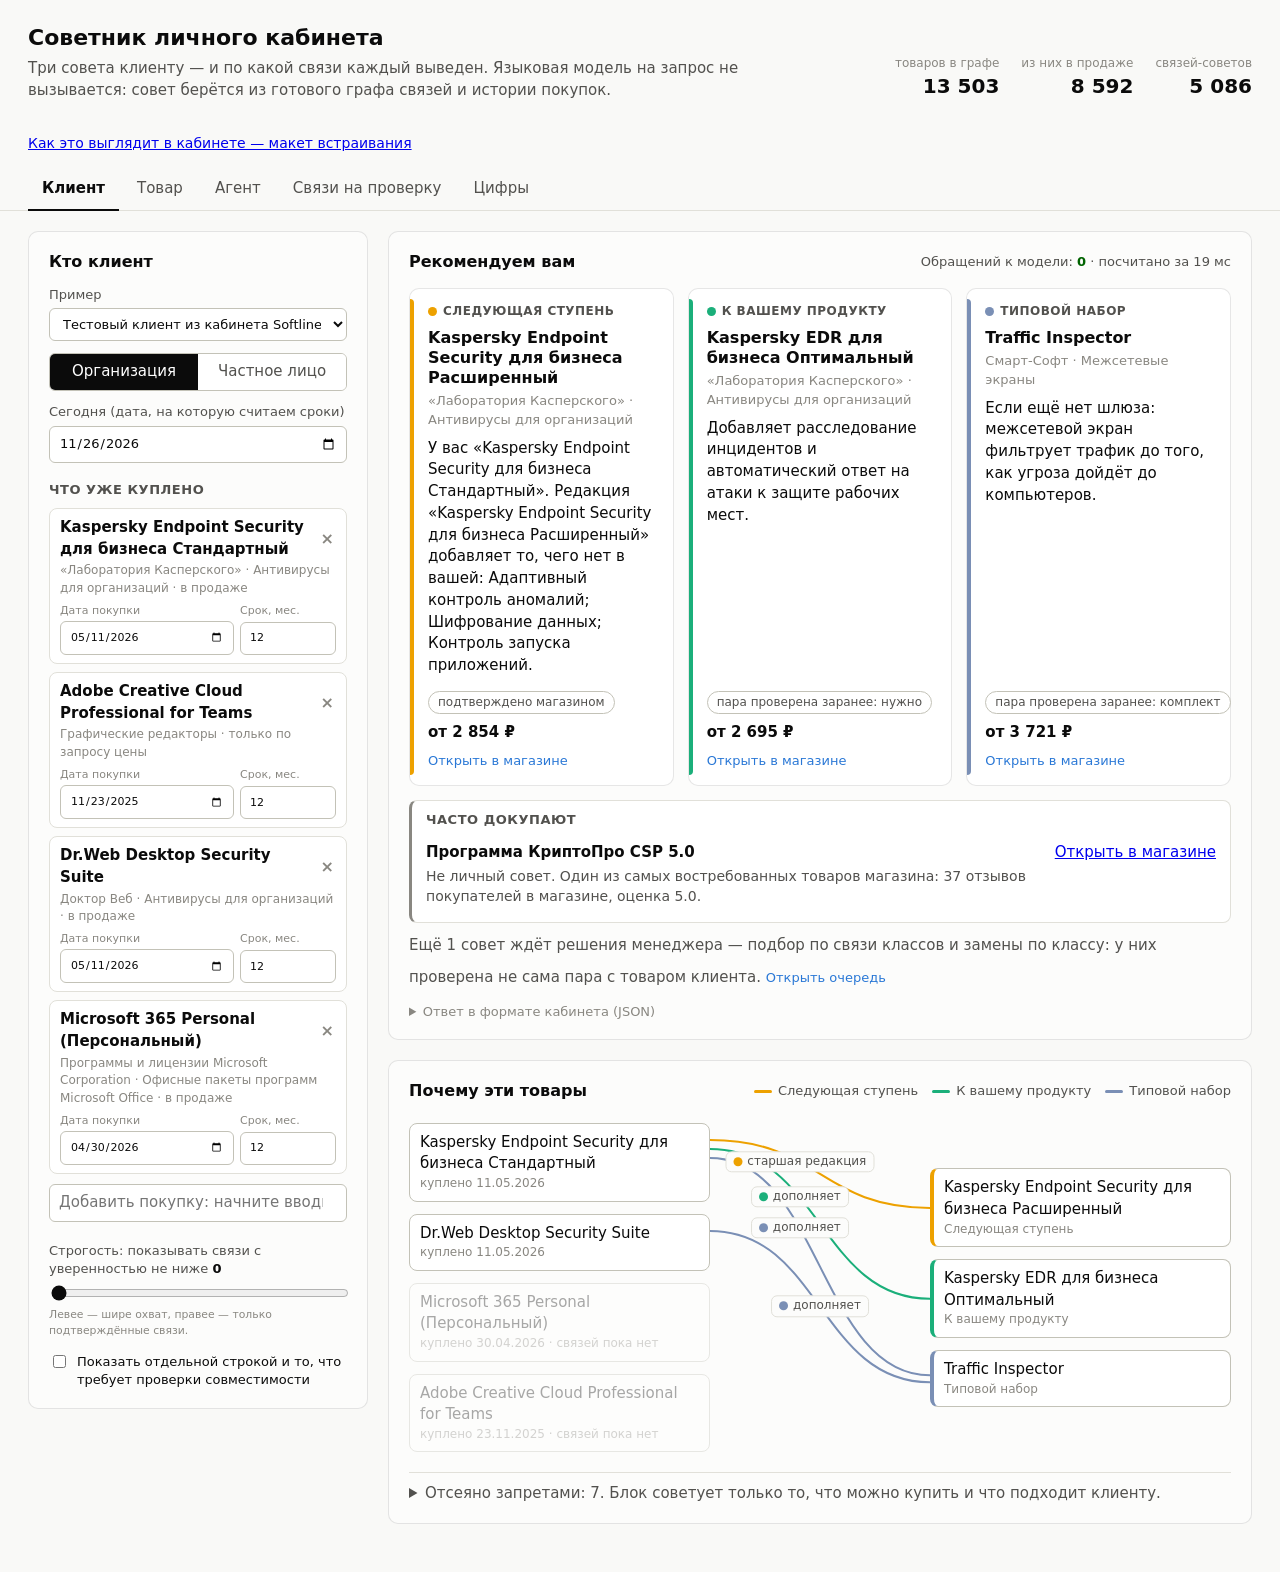
==== site/index.html @ 636dcac2 "Стенд: панель «Агент закрывает дыры», связи агента в графе, блоке и очереди менеджера - knowledge/ag" ====
<!doctype html>
<html lang="ru">
<head>
<meta charset="utf-8">
<meta name="viewport" content="width=device-width, initial-scale=1">
<title>Советник личного кабинета — три совета с объяснением</title>
<link rel="icon" href="data:,">
<link rel="stylesheet" href="style.css">
</head>
<body>
<header class="top">
  <div class="top__title">
    <h1>Советник личного кабинета</h1>
    <p>Три совета клиенту — и по какой связи каждый выведен. Языковая модель на запрос не вызывается: совет берётся из готового графа связей и истории покупок.</p>
  </div>
  <dl class="top__facts" id="facts"></dl>
  <a class="top__link" href="cabinet.html">Как это выглядит в кабинете — макет встраивания</a>
</header>

<nav class="tabs" role="tablist">
  <button class="tab is-active" data-tab="client" role="tab">Клиент</button>
  <button class="tab" data-tab="product" role="tab">Товар</button>
  <button class="tab" data-tab="agent" role="tab">Агент</button>
  <button class="tab" data-tab="links" role="tab">Связи на проверку</button>
  <button class="tab" data-tab="numbers" role="tab">Цифры</button>
</nav>

<main>
  <!-- Клиент -->
  <section class="pane is-active" id="pane-client">
    <div class="split">
      <aside class="panel">
        <!-- клиенты из данных задачи: блок виден, только если рядом лежит data/private.json -->
        <div id="data-box" hidden>
          <div class="data-only">
            <h2>Клиент из данных задачи</h2>
            <div class="row"><label class="field"><span>Набор</span><select id="d-set"></select></label></div>
            <div class="row"><label class="field"><span>Клиент</span><select id="d-client"></select></label></div>
            <div class="row row--btn"><button class="btn" id="d-prev">← Предыдущий</button><button class="btn" id="d-next">Следующий →</button></div>
            <label class="check"><input type="checkbox" id="d-hide"> <span>Спрятать историю самого товара — соседние артикулы и каталог остаются</span></label>
            <p class="hint small" id="d-note"></p>
            <button class="linkbtn" id="d-off">Собрать клиента самому — на открытых данных</button>
          </div>
          <div class="manual-only"><button class="linkbtn linkbtn--top" id="d-on">← К клиентам из данных задачи</button></div>
        </div>

        <div class="manual-only">
          <h2>Кто клиент</h2>
          <div class="row">
            <label class="field">
              <span>Пример</span>
              <select id="example"></select>
            </label>
          </div>
          <div class="row">
            <div class="seg" id="ctype" role="radiogroup" aria-label="Тип клиента">
              <button data-v="b2b" class="is-on" role="radio">Организация</button>
              <button data-v="b2c" role="radio">Частное лицо</button>
            </div>
          </div>
          <div class="row">
            <label class="field">
              <span>Сегодня (дата, на которую считаем сроки)</span>
              <input type="date" id="today">
            </label>
          </div>
        </div>

        <h3>Что уже куплено</h3>
        <ul class="owned" id="owned"></ul>

        <div class="manual-only">
          <div class="add">
            <input type="search" id="add-q" placeholder="Добавить покупку: начните вводить название" autocomplete="off">
            <ul class="suggest" id="add-list"></ul>
          </div>
          <label class="field field--range">
            <span>Строгость: показывать связи с уверенностью не ниже <b id="minconf-v">0</b></span>
            <input type="range" id="minconf" min="0" max="0.95" step="0.05" value="0">
            <small>Левее — шире охват, правее — только подтверждённые связи.</small>
          </label>
          <label class="check"><input type="checkbox" id="unverified"> <span>Показать отдельной строкой и то, что требует проверки совместимости</span></label>
        </div>
      </aside>

      <div class="main">
        <div class="panel">
          <div class="panel__head">
            <h2 id="block-title">Рекомендуем вам</h2>
            <span class="cost" id="cost"></span>
          </div>
          <div class="renew" id="renew" hidden></div>
          <div class="cards" id="cards"></div>
          <div class="renew renew--popular" id="popular" hidden></div>
          <div class="renew renew--check" id="unconfirmed" hidden></div>
          <p class="hint pending" id="pending" hidden></p>
          <div class="fact" id="fact" hidden></div>
          <details class="contract" id="contract" hidden></details>
        </div>
        <div class="panel">
          <div class="panel__head">
            <h2>Почему эти товары</h2>
            <ul class="legend" id="legend"></ul>
          </div>
          <div class="why" id="why">
            <div class="why__col" id="why-left"></div>
            <div class="why__col" id="why-right"></div>
            <svg class="why__svg" id="why-svg" aria-hidden="true"></svg>
            <div class="why__labels" id="why-labels"></div>
          </div>
          <details class="bans" id="bans"></details>
        </div>
      </div>
    </div>
  </section>

  <!-- Товар -->
  <section class="pane" id="pane-product">
    <div class="panel">
      <h2>Любой товар магазина</h2>
      <div class="add add--wide">
        <input type="search" id="prod-q" placeholder="Название товара или вендора" autocomplete="off">
        <ul class="suggest" id="prod-list"></ul>
      </div>
      <div id="prod-view" class="prod"></div>
    </div>
  </section>

  <!-- Агент -->
  <section class="pane" id="pane-agent">
    <div class="split">
      <aside class="panel">
        <div id="holes" hidden>
          <h2>Агент закрывает дыры</h2>
          <p class="hint small" id="holes-sum" style="margin-top:6px"></p>
          <ul class="runs" id="holes-list" style="margin-bottom:18px;max-height:430px;overflow:auto;padding:2px"></ul>
        </div>
        <h2>Вынь и вставь</h2>
        <p class="hint small" style="margin-top:6px">Товар прячут из каталога и дают агенту только карточку — как будто его только что завели. Код находит в каталоге похожие товары и кандидатов, модель выбирает класс и связи и при необходимости ищет сама, второй запрос проверяет связи; потом ответ сверяется со спрятанным. Для сравнения показано, сколько угадывает один код и модель без подсказок кода.</p>
        <dl class="exam" id="agent-exam"></dl>
        <div id="agent-live" hidden>
          <h3>Завести новый товар</h3>
          <label class="field"><span>Название</span><input type="search" id="a-name" placeholder="например, V-Ray for Blender"></label>
          <label class="field" style="margin-top:8px"><span>Вендор</span><input type="search" id="a-vendor" placeholder="Chaos Group"></label>
          <label class="field" style="margin-top:8px"><span>Описание из карточки</span><textarea id="a-text" rows="4" placeholder="Что делает товар, для чего нужен"></textarea></label>
          <button class="btn" id="a-run" style="margin-top:10px;width:100%">Поставить в граф</button>
          <p class="hint small" id="a-status"></p>
        </div>
        <h3>Прогоны</h3>
        <ul class="runs" id="agent-runs"></ul>
      </aside>
      <div class="main">
        <div class="panel" id="agent-view"></div>
      </div>
    </div>
  </section>

  <!-- Связи -->
  <section class="pane" id="pane-links">
    <div class="panel">
      <div class="panel__head">
        <h2>Связи на проверку</h2>
        <div class="actions">
          <button class="btn" id="accept-all">Принять все по отбору</button>
          <button class="btn" id="export-links">Выгрузить связи (CSV)</button>
        </div>
      </div>
      <p class="hint">Клиент сразу видит три вида связей: взятые из каталога, таблиц магазина и таблицы замещения; пары товаров, проверенные заранее («нужно» — личным советом, «комплект» — последней карточкой, не больше одной); и товары, проверенные для целого класса, — так совет получает оборудование. Любую из них менеджер может отклонить. Решения менеджера ждут подсказки, где проверена только связь между классами, и замены по классу. Принятое начинает работать у всех клиентов сразу.</p>
      <div class="filters">
        <label class="field"><span>Вид связи</span><select id="f-type"></select></label>
        <label class="field"><span>Источник</span><select id="f-source"></select></label>
        <label class="field"><span>Решение</span>
          <select id="f-state"><option value="">любое</option><option value="new">не рассмотрено</option><option value="ok">принято</option><option value="no">отклонено</option></select>
        </label>
        <label class="field field--grow"><span>Поиск по названию</span><input type="search" id="f-q" placeholder="например, Acrobat"></label>
      </div>
      <div class="tablewrap"><table class="links" id="links"></table></div>
      <div class="pager" id="pager"></div>
    </div>
  </section>

  <!-- Цифры -->
  <section class="pane" id="pane-numbers">
    <div class="panel" id="numbers"></div>
  </section>
</main>

<div class="tip" id="tip" hidden></div>
<script src="engine.js"></script>
<script src="app.js"></script>
</body>
</html>
---- site/style.css ----
:root {
  color-scheme: light;
  --page: #f9f9f7;
  --surface: #fcfcfb;
  --ink: #0b0b0b;
  --ink-2: #52514e;
  --muted: #898781;
  --hair: #e1e0d9;
  --axis: #c3c2b7;
  --ring: rgba(11, 11, 11, 0.10);
  --accent: #2a78d6;
  /* виды советов: набор проверен на различимость (в том числе при нарушениях цветового зрения);
     цвет никогда не единственный признак — у каждой связи есть подпись */
  --renew: #2a78d6;
  --next: #eda100;
  --missing: #1baf7a;
  --kit: #7a8fb5;
  --replace: #e87ba4;
  --popular: #898781;
  --good: #006300;
  --bad: #d03b3b;
}
* { box-sizing: border-box; }
html, body { margin: 0; }
body {
  background: var(--page); color: var(--ink);
  font: 15px/1.45 system-ui, -apple-system, "Segoe UI", sans-serif;
}
h1 { font-size: 22px; margin: 0 0 4px; }
h2 { font-size: 16px; margin: 0; }
h3 { font-size: 13px; margin: 18px 0 8px; color: var(--ink-2); font-weight: 600; text-transform: uppercase; letter-spacing: .04em; }
p { margin: 0; }
button, input, select { font: inherit; color: inherit; }

.top { display: flex; gap: 24px; justify-content: space-between; align-items: flex-end; padding: 22px 28px 14px; flex-wrap: wrap; }
.top__title p { color: var(--ink-2); max-width: 720px; }
.top__facts { display: flex; gap: 22px; margin: 0; }
.top__facts div { text-align: right; }
.top__facts dt { color: var(--muted); font-size: 12px; }
.top__facts dd { margin: 0; font-size: 20px; font-weight: 600; }

.tabs { display: flex; gap: 4px; padding: 0 28px; border-bottom: 1px solid var(--hair); }
.tab { border: 0; background: none; padding: 10px 14px; cursor: pointer; color: var(--ink-2); border-bottom: 2px solid transparent; margin-bottom: -1px; }
.tab:hover { color: var(--ink); }
.tab.is-active { color: var(--ink); border-bottom-color: var(--ink); font-weight: 600; }

main { padding: 20px 28px 48px; }
.pane { display: none; }
.pane.is-active { display: block; }
.split { display: grid; grid-template-columns: 340px minmax(0, 1fr); gap: 20px; align-items: start; }
@media (max-width: 980px) { .split { grid-template-columns: minmax(0, 1fr); } .prod table, table.links { display: block; overflow-x: auto; } }
.main { display: grid; gap: 20px; }
.panel { background: var(--surface); border: 1px solid var(--ring); border-radius: 10px; padding: 18px 20px; }
.panel__head { display: flex; justify-content: space-between; align-items: center; gap: 16px; margin-bottom: 14px; flex-wrap: wrap; }
.hint { color: var(--ink-2); margin: -6px 0 14px; max-width: 820px; }

.row { display: flex; gap: 10px; align-items: flex-end; margin-top: 12px; }
.field { display: grid; gap: 4px; font-size: 13px; color: var(--ink-2); flex: 1; }
.field--date { flex: 0 0 140px; }
.field--grow { flex: 2; }
.field--range { margin-top: 20px; }
.field small { color: var(--muted); }
.field b { color: var(--ink); font-variant-numeric: tabular-nums; }
select, input[type=search], input[type=date], input[type=number] {
  border: 1px solid var(--axis); border-radius: 6px; padding: 7px 9px; background: #fff; color: var(--ink); width: 100%; min-width: 0;
}
input[type=range] { width: 100%; accent-color: var(--ink); }
select:focus, input:focus, button:focus-visible { outline: 2px solid var(--accent); outline-offset: 1px; }

.seg { display: inline-flex; border: 1px solid var(--axis); border-radius: 6px; overflow: hidden; flex: 1; }
.seg button { flex: 1; border: 0; background: #fff; padding: 7px 10px; cursor: pointer; color: var(--ink-2); white-space: nowrap; }
.seg button.is-on { background: var(--ink); color: #fff; }

.owned { list-style: none; margin: 0; padding: 0; display: grid; gap: 8px; }
.owned li { border: 1px solid var(--hair); border-radius: 8px; padding: 8px 10px; background: #fff; }
.owned__name { font-weight: 600; display: flex; justify-content: space-between; gap: 8px; }
.owned__name button { border: 0; background: none; color: var(--muted); cursor: pointer; padding: 0 2px; font-size: 16px; line-height: 1; }
.owned__name button:hover { color: var(--bad); }
.owned__meta { color: var(--muted); font-size: 12px; margin: 2px 0 6px; }
.owned__edit { display: grid; grid-template-columns: 1fr 96px; gap: 6px; }
.owned__edit label { font-size: 11px; color: var(--muted); display: grid; gap: 2px; }
.owned__empty { color: var(--muted); border-style: dashed !important; }

.add { position: relative; margin-top: 10px; }
.add--wide { max-width: 640px; margin: 12px 0 18px; }
.suggest { list-style: none; margin: 4px 0 0; padding: 4px; position: absolute; z-index: 5; left: 0; right: 0; background: #fff;
  border: 1px solid var(--axis); border-radius: 8px; box-shadow: 0 8px 24px rgba(0,0,0,.10); max-height: 320px; overflow: auto; display: none; }
.suggest.is-open { display: block; }
.suggest li { padding: 6px 8px; border-radius: 6px; cursor: pointer; display: flex; justify-content: space-between; gap: 10px; }
.suggest li:hover, .suggest li.is-cur { background: #f0efec; }
.suggest small { color: var(--muted); white-space: nowrap; }

.cost { color: var(--ink-2); font-size: 13px; }
.cost b { color: var(--good); }
.cards { display: grid; grid-template-columns: repeat(3, minmax(0, 1fr)); gap: 14px; }
@media (max-width: 1180px) { .cards { grid-template-columns: 1fr; } }
.card { border: 1px solid var(--ring); border-radius: 10px; padding: 14px 16px 14px 18px; background: #fff; position: relative; display: flex; flex-direction: column; gap: 8px; }
.card::before { content: ""; position: absolute; left: 0; top: 10px; bottom: 10px; width: 4px; border-radius: 0 4px 4px 0; background: var(--slot); }
.card.is-hot { box-shadow: 0 0 0 2px var(--ink); }
.card__slot { font-size: 12px; font-weight: 600; letter-spacing: .04em; text-transform: uppercase; color: var(--ink-2); display: flex; align-items: center; gap: 6px; }
.dot { width: 9px; height: 9px; border-radius: 50%; background: var(--slot); flex: none; }
.card__name { font-size: 16px; font-weight: 650; line-height: 1.25; }
.card__vendor { color: var(--muted); font-size: 13px; margin-top: -4px; }
.card__why { color: var(--ink); }
.card__also { border-left: 2px solid var(--hair); padding-left: 10px; color: var(--ink-2); font-size: 14px; }
.card__also b { color: var(--ink); font-weight: 600; }
.card__promo { background: #f0efec; border-radius: 6px; padding: 6px 8px; font-size: 13px; color: var(--ink-2); }
.card__foot { margin-top: auto; display: flex; flex-wrap: wrap; gap: 8px; align-items: center; justify-content: space-between; padding-top: 6px; }
.chip { border: 1px solid var(--axis); border-radius: 999px; padding: 2px 9px; font-size: 12px; color: var(--ink-2); white-space: nowrap; }
.card__price { font-weight: 600; font-variant-numeric: tabular-nums; }
.card a { color: var(--accent); text-decoration: none; font-size: 13px; }
.card a:hover { text-decoration: underline; }
.empty { color: var(--ink-2); padding: 18px; border: 1px dashed var(--axis); border-radius: 10px; grid-column: 1 / -1; }

.legend { list-style: none; display: flex; gap: 14px; margin: 0; padding: 0; flex-wrap: wrap; font-size: 13px; color: var(--ink-2); }
.legend li { display: flex; align-items: center; gap: 6px; }
.legend i { width: 18px; height: 0; border-top: 3px solid var(--slot); border-radius: 2px; }

.why { position: relative; display: grid; grid-template-columns: minmax(0, 1fr) minmax(0, 1fr); gap: 220px; padding: 6px 0; min-height: 80px; }
@media (max-width: 900px) { .why { gap: 120px; } }
.why__col { display: grid; gap: 12px; align-content: center; position: relative; z-index: 2; }
.why__node { border: 1px solid var(--axis); border-radius: 8px; padding: 8px 10px; background: #fff; cursor: default; }
.why__node small { display: block; color: var(--muted); font-size: 12px; }
.why__node--rec { border-left: 4px solid var(--slot); }
.why__node.is-dim { opacity: .35; }
.why__svg { position: absolute; inset: 0; width: 100%; height: 100%; z-index: 1; pointer-events: none; overflow: visible; }
.why__svg path { fill: none; stroke: var(--slot); stroke-width: 2; stroke-linecap: round; pointer-events: stroke; cursor: help; }
.why__svg path.is-dim { opacity: .15; }
.why__svg path.hit { stroke: transparent; stroke-width: 16; }
.why__labels { position: absolute; inset: 0; z-index: 3; pointer-events: none; }
.why__label { position: absolute; transform: translate(-50%, -50%); background: var(--surface); border: 1px solid var(--hair); border-radius: 6px; padding: 1px 7px;
  font-size: 12px; color: var(--ink-2); white-space: nowrap; pointer-events: auto; cursor: help; display: flex; gap: 5px; align-items: center; }
.why__label.is-dim { opacity: .2; }
.why__none { color: var(--muted); grid-column: 1 / -1; }

.bans { margin-top: 14px; border-top: 1px solid var(--hair); padding-top: 10px; color: var(--ink-2); }
.bans summary { cursor: pointer; }
.bans ul { margin: 8px 0 0; padding-left: 18px; }
.bans li { margin: 2px 0; }

.tip { position: fixed; z-index: 50; max-width: 380px; background: #1a1a19; color: #f0efec; border-radius: 8px; padding: 9px 11px; font-size: 13px; line-height: 1.4; pointer-events: none; box-shadow: 0 8px 24px rgba(0,0,0,.25); }
.tip b { display: block; margin-bottom: 3px; }
.tip span { color: #c3c2b7; display: block; }

.prod h3 { margin-top: 22px; }
.prod__head { display: flex; gap: 12px; align-items: baseline; flex-wrap: wrap; }
.prod__head strong { font-size: 18px; }
.state { font-size: 12px; border-radius: 999px; padding: 2px 9px; border: 1px solid var(--axis); color: var(--ink-2); }
.state--ok { border-color: var(--good); color: var(--good); }
.state--no { border-color: var(--bad); color: var(--bad); }
.prod table, .links { width: 100%; border-collapse: collapse; font-size: 14px; }
.prod th, .prod td, .links th, .links td { text-align: left; padding: 7px 10px; border-bottom: 1px solid var(--hair); vertical-align: top; }
.prod th, .links th { color: var(--muted); font-weight: 500; font-size: 12px; white-space: nowrap; position: sticky; top: 0; background: var(--surface); }
td.num, th.num { text-align: right; font-variant-numeric: tabular-nums; white-space: nowrap; }
td.ev { color: var(--ink-2); font-size: 13px; max-width: 420px; }
.typ { display: inline-flex; align-items: center; gap: 6px; white-space: nowrap; }

.filters { display: flex; gap: 12px; flex-wrap: wrap; margin-bottom: 12px; }
.filters .field { flex: 1 1 160px; }
.tablewrap { overflow: auto; max-height: 62vh; border: 1px solid var(--hair); border-radius: 8px; }
.btn { border: 1px solid var(--axis); background: #fff; border-radius: 6px; padding: 6px 12px; cursor: pointer; }
.btn:hover { border-color: var(--ink); }
.vote { display: inline-flex; gap: 4px; }
.vote button { border: 1px solid var(--axis); background: #fff; border-radius: 6px; padding: 3px 8px; cursor: pointer; font-size: 13px; color: var(--ink-2); }
.vote button.is-ok { background: var(--good); border-color: var(--good); color: #fff; }
.vote button.is-no { background: var(--bad); border-color: var(--bad); color: #fff; }
tr.is-no td { color: var(--muted); text-decoration: line-through; text-decoration-color: var(--axis); }
tr.is-no td:last-child { text-decoration: none; }
.pager { display: flex; gap: 10px; align-items: center; justify-content: space-between; margin-top: 10px; color: var(--ink-2); font-size: 13px; }

.tiles { display: grid; grid-template-columns: repeat(auto-fit, minmax(190px, 1fr)); gap: 14px; margin: 14px 0 22px; }
.tile { border: 1px solid var(--ring); border-radius: 10px; padding: 14px 16px; background: #fff; }
.tile dt { color: var(--ink-2); font-size: 13px; }
.tile dd { margin: 4px 0 0; font-size: 28px; font-weight: 650; }
.tile small { color: var(--muted); display: block; font-size: 12px; margin-top: 2px; }
.note { border-left: 3px solid var(--axis); padding: 8px 12px; color: var(--ink-2); background: #fff; border-radius: 0 6px 6px 0; margin: 12px 0; max-width: 860px; }

/* ---- клиенты из данных задачи ---- */
#pane-client.is-data .manual-only { display: none; }
#pane-client:not(.is-data) .data-only { display: none; }
.row--btn .btn { flex: 1; }
.check { display: flex; gap: 8px; align-items: flex-start; font-size: 13px; margin-top: 14px; color: var(--ink); cursor: pointer; }
.check input { margin-top: 2px; accent-color: var(--ink); }
.small { font-size: 12px; margin: 10px 0 0; }
.linkbtn { border: 0; background: none; color: var(--accent); cursor: pointer; padding: 0; margin-top: 12px; font-size: 13px; text-align: left; }
.linkbtn:hover { text-decoration: underline; }
.linkbtn--top { margin: 0 0 14px; }
.card__fact { font-size: 13px; color: var(--muted); margin: 0; }
.card__fact--yes { color: var(--good); font-weight: 600; }
.fact { margin-top: 14px; padding-top: 12px; border-top: 1px solid var(--hair); color: var(--ink-2); line-height: 1.9; }
.fact b { color: var(--ink); font-weight: 600; margin-right: 4px; }
.bought { display: inline-block; border: 1px solid var(--axis); border-radius: 6px; padding: 0 8px; margin: 0 4px 4px 0; font-size: 13px; line-height: 1.7; }
.bought--yes { border-color: var(--good); color: var(--good); font-weight: 600; }

/* ---- графики на вкладке «Цифры»: серое — базовые способы, синее — наша модель ---- */
.charts { display: grid; grid-template-columns: repeat(auto-fit, minmax(380px, 1fr)); gap: 24px; margin: 8px 0 6px; }
figure { margin: 0; }
figcaption { font-size: 13px; color: var(--ink-2); margin-bottom: 10px; font-weight: 600; }
.bars { display: grid; gap: 9px; }
.bars__row { display: grid; grid-template-columns: minmax(150px, 250px) 1fr 60px; gap: 10px; align-items: center; cursor: default; }
.bars__name { font-size: 13px; color: var(--ink); line-height: 1.25; }
.bars__track { position: relative; height: 16px; border-left: 1px solid var(--axis); }
.bars__bar { position: absolute; left: 0; top: 2px; bottom: 2px; background: var(--muted); border-radius: 0 4px 4px 0; }
.bars__bar--ours { background: var(--accent); }
.bars__ci { position: absolute; top: 50%; height: 2px; margin-top: -1px; background: var(--ink); }
.bars__ci::before, .bars__ci::after { content: ""; position: absolute; top: -4px; width: 2px; height: 10px; background: var(--ink); }
.bars__ci::before { left: 0; }
.bars__ci::after { right: 0; }
.bars__val { font-variant-numeric: tabular-nums; font-size: 13px; text-align: right; color: var(--ink); }
.bars__row:hover .bars__bar { filter: brightness(0.92); }

/* ---- вкладка «Агент» ---- */
.exam { margin: 14px 0 0; display: grid; gap: 8px; }
.exam div { display: flex; justify-content: space-between; gap: 10px; font-size: 13px; color: var(--ink-2); border-bottom: 1px dotted var(--hair); padding-bottom: 4px; }
.exam dd { margin: 0; color: var(--ink); font-weight: 600; font-variant-numeric: tabular-nums; white-space: nowrap; }
.runs { list-style: none; margin: 0; padding: 0; display: grid; gap: 6px; }
.runs li { border: 1px solid var(--hair); border-radius: 8px; padding: 7px 10px; cursor: pointer; background: #fff; font-size: 14px; }
.runs li:hover { border-color: var(--axis); }
.runs li.is-cur { border-color: var(--ink); box-shadow: 0 0 0 1px var(--ink); }
.runs small { display: block; color: var(--muted); font-size: 12px; margin-top: 2px; }
.mark { font-weight: 600; }
.mark--yes { color: var(--good); }
.mark--no { color: var(--muted); }
.agent h3 { margin-top: 20px; }
.agent__card { background: #f0efec; border-radius: 8px; padding: 10px 12px; color: var(--ink-2); font-size: 14px; }
.agent__card b { color: var(--ink); }
.steps { list-style: none; margin: 0; padding: 0; display: grid; gap: 8px; }
.steps li { border-left: 3px solid var(--axis); padding: 2px 0 2px 12px; }
.steps .ask { font-size: 12px; color: var(--muted); text-transform: uppercase; letter-spacing: .04em; }
.steps code { background: #f0efec; border-radius: 4px; padding: 1px 5px; font-size: 13px; }
.steps .found { color: var(--ink-2); font-size: 13px; margin-top: 2px; }
.pair { display: grid; grid-template-columns: 1fr 1fr; gap: 14px; }
@media (max-width: 900px) { .pair { grid-template-columns: 1fr; } }
.pair > div { border: 1px solid var(--ring); border-radius: 8px; padding: 10px 12px; background: #fff; }
.pair h4 { margin: 0 0 6px; font-size: 12px; color: var(--muted); text-transform: uppercase; letter-spacing: .04em; font-weight: 600; }
.pair p { margin: 3px 0; }
.kept li, .cut li { margin: 5px 0; }
.kept, .cut { margin: 0; padding-left: 18px; }
.cut { color: var(--ink-2); }
.cut li::marker { color: var(--bad); }

textarea { font: inherit; color: var(--ink); border: 1px solid var(--axis); border-radius: 6px; padding: 7px 9px; background: #fff; width: 100%; resize: vertical; }
.btn[disabled] { opacity: .5; cursor: default; }

/* узкий экран (телефон): вкладки листаются, графики и таблицы не раздвигают страницу */
@media (max-width: 640px) {
  .top { padding: 16px 14px 10px; gap: 12px; }
  .top__facts { gap: 14px; }
  .top__facts div { text-align: left; }
  .tabs { padding: 0 8px; overflow-x: auto; }
  .tab { flex: none; white-space: nowrap; padding: 10px; }
  main { padding: 14px 12px 36px; }
  .charts { grid-template-columns: 1fr; }
  .bars__row { grid-template-columns: minmax(90px, 40%) 1fr 54px; }
  .why { gap: 48px; }
  .prod table, table.links { display: block; overflow-x: auto; }
  .pager { flex-wrap: wrap; gap: 8px; }
  .chip { white-space: normal; }
}

.card__more summary { cursor: pointer; color: var(--muted); font-size: 12px; }
.card__more .card__also { margin-top: 4px; }

/* строка «Пора продлить» над советами, очередь на проверку, ответ в формате кабинета */
.renew--popular { border-left-color: var(--popular) !important; margin-top: 14px; margin-bottom: 0 !important; }
.renew--check { border-style: dashed !important; border-left-color: var(--muted) !important; margin-top: 14px; margin-bottom: 0 !important; }
.renew { border: 1px solid var(--hair); border-left: 3px solid var(--renew); border-radius: 8px; padding: 10px 14px; margin-bottom: 14px; background: #fff; }
.renew h3 { margin: 0 0 6px; }
.renew__row { display: flex; gap: 14px; justify-content: space-between; align-items: flex-start; padding: 6px 0; border-top: 1px dotted var(--hair); }
.renew__row:first-of-type { border-top: 0; }
.renew__row p { color: var(--ink-2); font-size: 14px; margin-top: 2px; }
.renew__row a { white-space: nowrap; }
.pending { margin-top: 12px; }
.contract { margin-top: 12px; }
.contract summary { cursor: pointer; color: var(--muted); font-size: 13px; }
.contract pre { margin: 8px 0 0; padding: 10px 12px; background: #f6f5f1; border-radius: 6px; font-size: 12px; overflow-x: auto; white-space: pre-wrap; word-break: break-word; }
.status { font-size: 12px; color: var(--muted); white-space: nowrap; }
.status--wait { color: #9a6700; }
@media (max-width: 640px) { .renew__row { flex-direction: column; gap: 4px; } }
.top__link { display: inline-block; margin-top: 8px; font-size: 14px; }
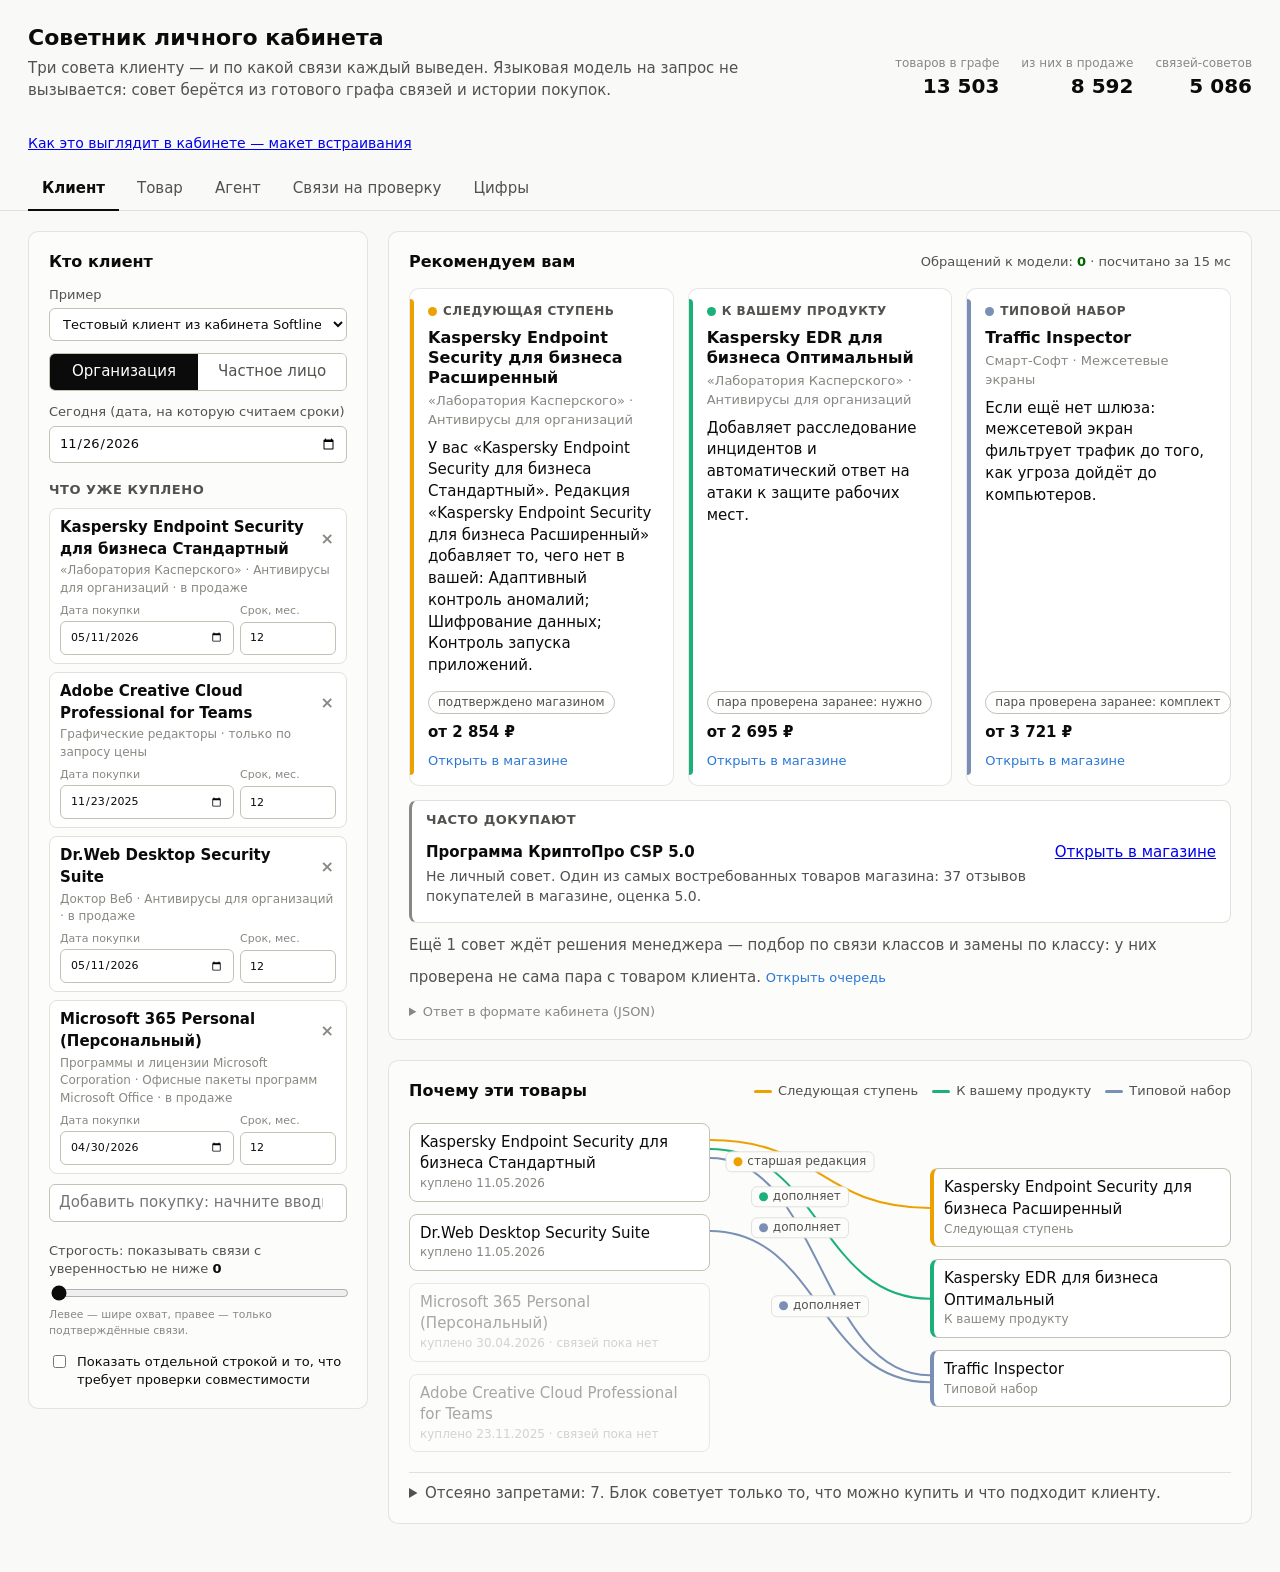
==== commit e11254db: "Связи агента в таблице блока под ключами линеек; тест «спрятали — вернул» на стенде - Ошибка стыковк" ====
--- a/site/index.html
+++ b/site/index.html
@@ -150,6 +150,7 @@
         <ul class="runs" id="agent-runs"></ul>
       </aside>
       <div class="main">
+        <div class="panel" id="restore" hidden style="margin-bottom:14px"></div>
         <div class="panel" id="agent-view"></div>
       </div>
     </div>
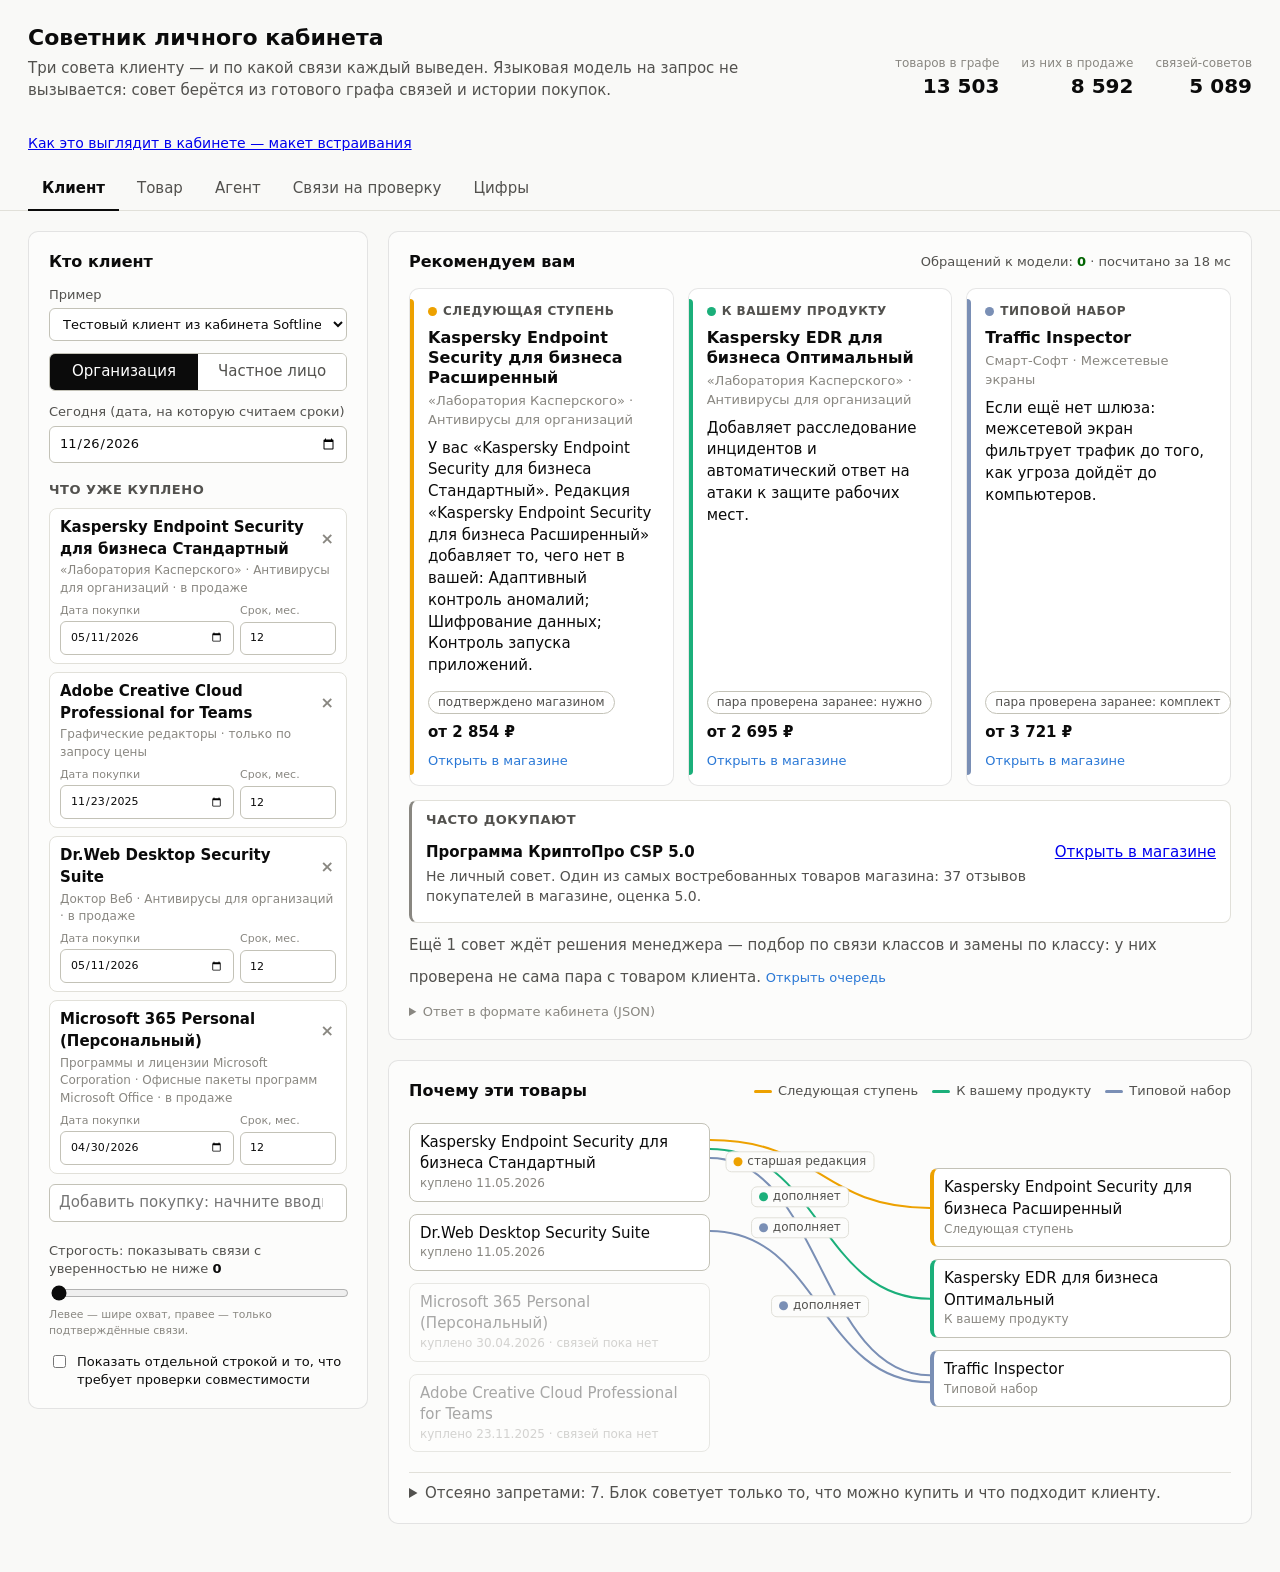
==== commit 1c91b43b: "Сценарий видео на DeepSeek: живой запуск агента проверен, «модуль для X» советуется владельцам X - А" ====
--- a/site/index.html
+++ b/site/index.html
@@ -130,11 +130,6 @@
   <section class="pane" id="pane-agent">
     <div class="split">
       <aside class="panel">
-        <div id="holes" hidden>
-          <h2>Агент закрывает дыры</h2>
-          <p class="hint small" id="holes-sum" style="margin-top:6px"></p>
-          <ul class="runs" id="holes-list" style="margin-bottom:18px;max-height:430px;overflow:auto;padding:2px"></ul>
-        </div>
         <h2>Вынь и вставь</h2>
         <p class="hint small" style="margin-top:6px">Товар прячут из каталога и дают агенту только карточку — как будто его только что завели. Код находит в каталоге похожие товары и кандидатов, модель выбирает класс и связи и при необходимости ищет сама, второй запрос проверяет связи; потом ответ сверяется со спрятанным. Для сравнения показано, сколько угадывает один код и модель без подсказок кода.</p>
         <dl class="exam" id="agent-exam"></dl>
@@ -148,6 +143,11 @@
         </div>
         <h3>Прогоны</h3>
         <ul class="runs" id="agent-runs"></ul>
+        <div id="holes" hidden style="margin-top:22px">
+          <h2>Агент закрывает дыры</h2>
+          <p class="hint small" id="holes-sum" style="margin-top:6px"></p>
+          <ul class="runs" id="holes-list" style="margin-bottom:18px;max-height:430px;overflow:auto;padding:2px"></ul>
+        </div>
       </aside>
       <div class="main">
         <div class="panel" id="restore" hidden style="margin-bottom:14px"></div>
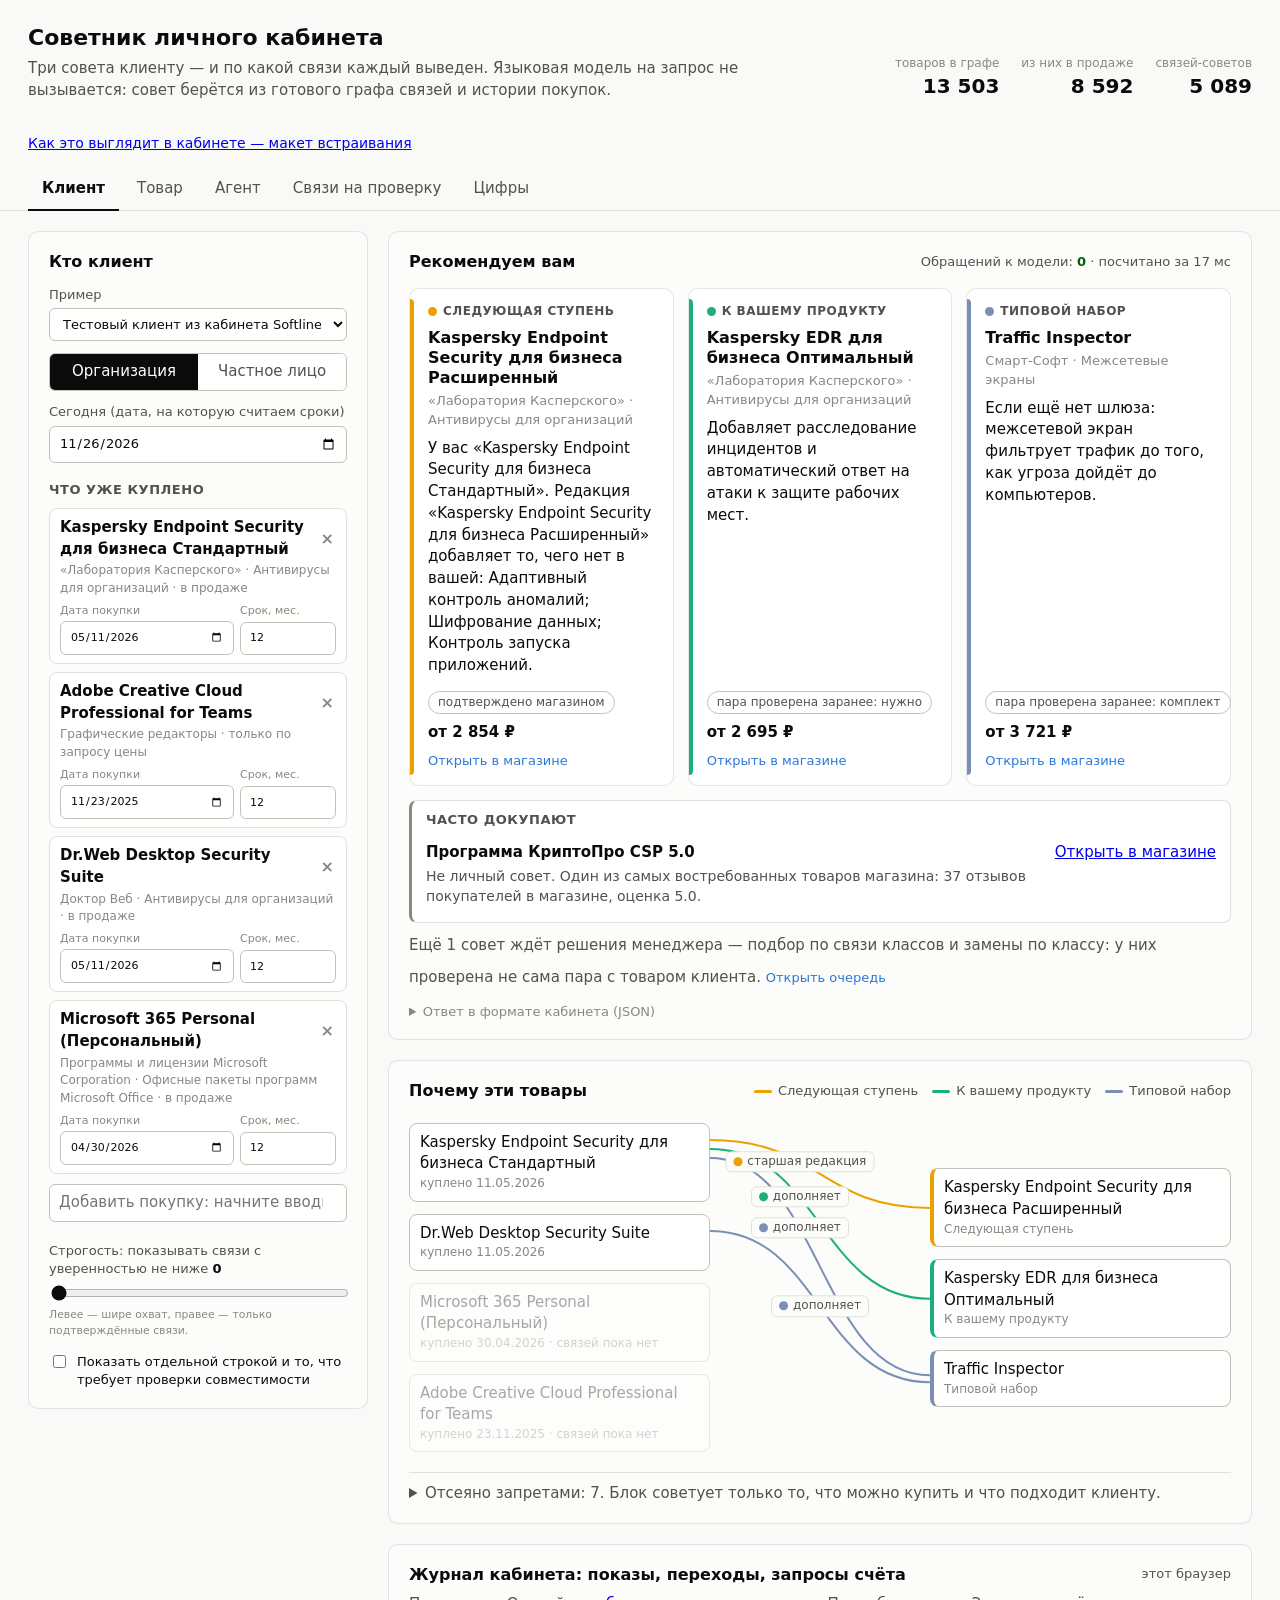
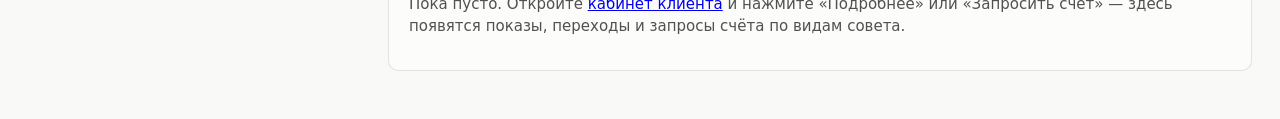
==== commit 758013fb: "Журнал кабинета: показы, переходы и «Запросить счёт» — кликабельность и конверсия по видам совета Ст" ====
--- a/site/index.html
+++ b/site/index.html
@@ -110,6 +110,13 @@
           </div>
           <details class="bans" id="bans"></details>
         </div>
+        <div class="panel" id="journal-panel">
+          <div class="panel__head">
+            <h2>Журнал кабинета: показы, переходы, запросы счёта</h2>
+            <span class="cost" id="journal-where"></span>
+          </div>
+          <div id="journal"></div>
+        </div>
       </div>
     </div>
   </section>
@@ -188,6 +195,7 @@
 
 <div class="tip" id="tip" hidden></div>
 <script src="engine.js"></script>
+<script src="track.js"></script>
 <script src="app.js"></script>
 </body>
 </html>
--- a/site/style.css
+++ b/site/style.css
@@ -278,3 +278,8 @@
 .status--wait { color: #9a6700; }
 @media (max-width: 640px) { .renew__row { flex-direction: column; gap: 4px; } }
 .top__link { display: inline-block; margin-top: 8px; font-size: 14px; }
+
+/* журнал кабинета */
+.journal { width: 100%; border-collapse: collapse; font-size: 13px; margin-top: 4px; }
+.journal th, .journal td { text-align: left; padding: 5px 8px; border-bottom: 1px solid var(--line, #e3e6ea); vertical-align: top; }
+.journal tr:last-child td { font-weight: 600; border-bottom: 0; }
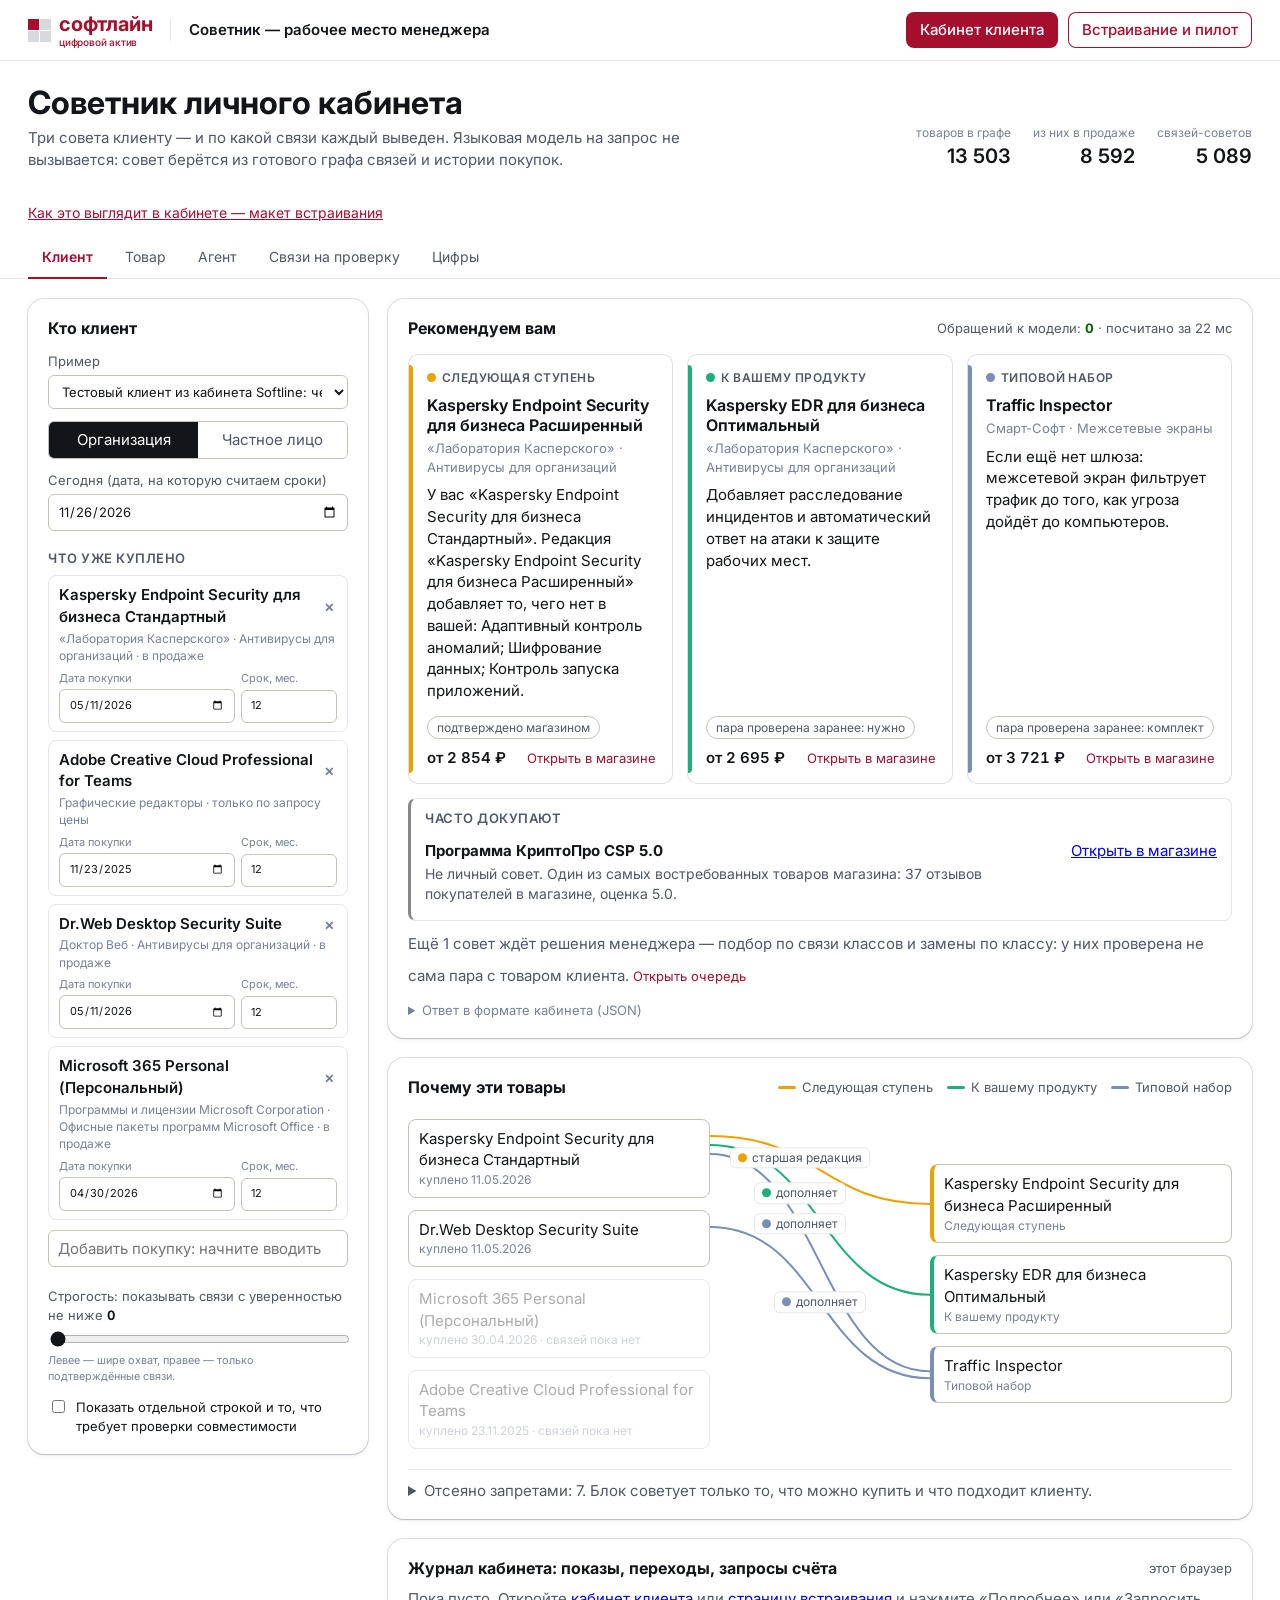
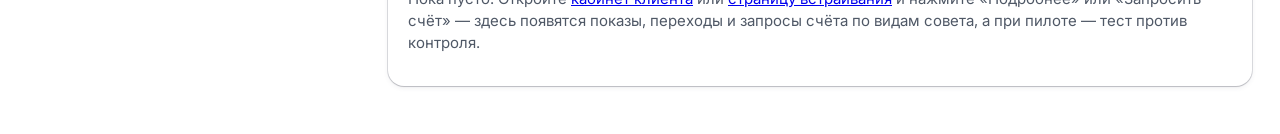
==== commit d4b4d876: "Кабинет и стенд в дизайне Softline: макет повторяет устройство и вид lk.softline.ru - cabinet.html: " ====
--- a/site/index.html
+++ b/site/index.html
@@ -5,9 +5,17 @@
 <meta name="viewport" content="width=device-width, initial-scale=1">
 <title>Советник личного кабинета — три совета с объяснением</title>
 <link rel="icon" href="data:,">
+<link rel="preconnect" href="https://fonts.googleapis.com">
+<link rel="preconnect" href="https://fonts.gstatic.com" crossorigin>
+<link href="https://fonts.googleapis.com/css2?family=Inter:wght@400;500;600;700&display=swap" rel="stylesheet">
 <link rel="stylesheet" href="style.css">
 </head>
 <body>
+<div class="sl-bar">
+  <span class="sl-logo"><span class="logo__mark"><i></i><i></i><i></i><i></i></span><span class="logo__text">софтлайн<small>цифровой актив</small></span></span>
+  <span class="sl-bar__title">Советник — рабочее место менеджера</span>
+  <span class="sl-bar__links"><a href="cabinet.html">Кабинет клиента</a><a href="embed.html">Встраивание и пилот</a></span>
+</div>
 <header class="top">
   <div class="top__title">
     <h1>Советник личного кабинета</h1>
--- a/site/style.css
+++ b/site/style.css
@@ -283,3 +283,29 @@
 .journal { width: 100%; border-collapse: collapse; font-size: 13px; margin-top: 4px; }
 .journal th, .journal td { text-align: left; padding: 5px 8px; border-bottom: 1px solid var(--line, #e3e6ea); vertical-align: top; }
 .journal tr:last-child td { font-weight: 600; border-bottom: 0; }
+
+/* ---- вид Softline, как в личном кабинете lk.softline.ru: шрифт Inter, бордовый акцент, панели с тонкой тенью */
+:root {
+  --accent: #a50f2d; --page: #ffffff; --surface: #ffffff; --ink: #121519; --ink-2: #4f5866; --muted: #768297; --hair: #e4e7ec;
+  --ring: rgba(60, 66, 87, 0.16); --sl-gray: #f2f3f5;
+  --sl-shadow: 0 1px 1px rgba(0, 0, 0, .12), 0 0 0 1px rgba(60, 66, 87, .16), 0 2px 5px rgba(60, 66, 87, .08);
+}
+body { font-family: Inter, Arial, Tahoma, Helvetica, sans-serif; background: #fff; }
+.sl-bar { display: flex; align-items: center; gap: 18px; padding: 12px 28px; border-bottom: 1px solid var(--hair); flex-wrap: wrap; }
+.sl-logo { display: flex; align-items: center; gap: 8px; color: var(--accent); }
+.logo__mark { display: grid; grid-template-columns: 11px 11px; gap: 1px; }
+.logo__mark i { width: 11px; height: 11px; background: #d6d9de; }
+.logo__mark i:first-child { background: var(--accent); }
+.logo__text { font-weight: 700; font-size: 20px; line-height: 1; letter-spacing: -.01em; }
+.logo__text small { display: block; font-size: 10px; font-weight: 500; margin-top: 3px; }
+.sl-bar__title { font-weight: 600; font-size: 15px; padding-left: 18px; border-left: 1px solid var(--hair); }
+.sl-bar__links { margin-left: auto; display: flex; gap: 10px; }
+.sl-bar__links a { display: inline-flex; align-items: center; height: 36px; padding: 0 14px; border-radius: 8px; background: var(--accent); color: #fff; text-decoration: none; font-weight: 500; }
+.sl-bar__links a + a { background: #fff; color: var(--accent); box-shadow: inset 0 0 0 1px var(--accent); }
+h1 { font-size: 32px; line-height: 40px; font-weight: 700; }
+.tab { font-size: 14px; }
+.tab.is-active { color: var(--accent); border-bottom-color: var(--accent); }
+.panel { border: 0; border-radius: 16px; box-shadow: var(--sl-shadow); }
+.btn { border-radius: 8px; border-color: #c9ced6; font-weight: 500; }
+.btn:hover { border-color: var(--accent); color: var(--accent); }
+.top__link { color: var(--accent); }
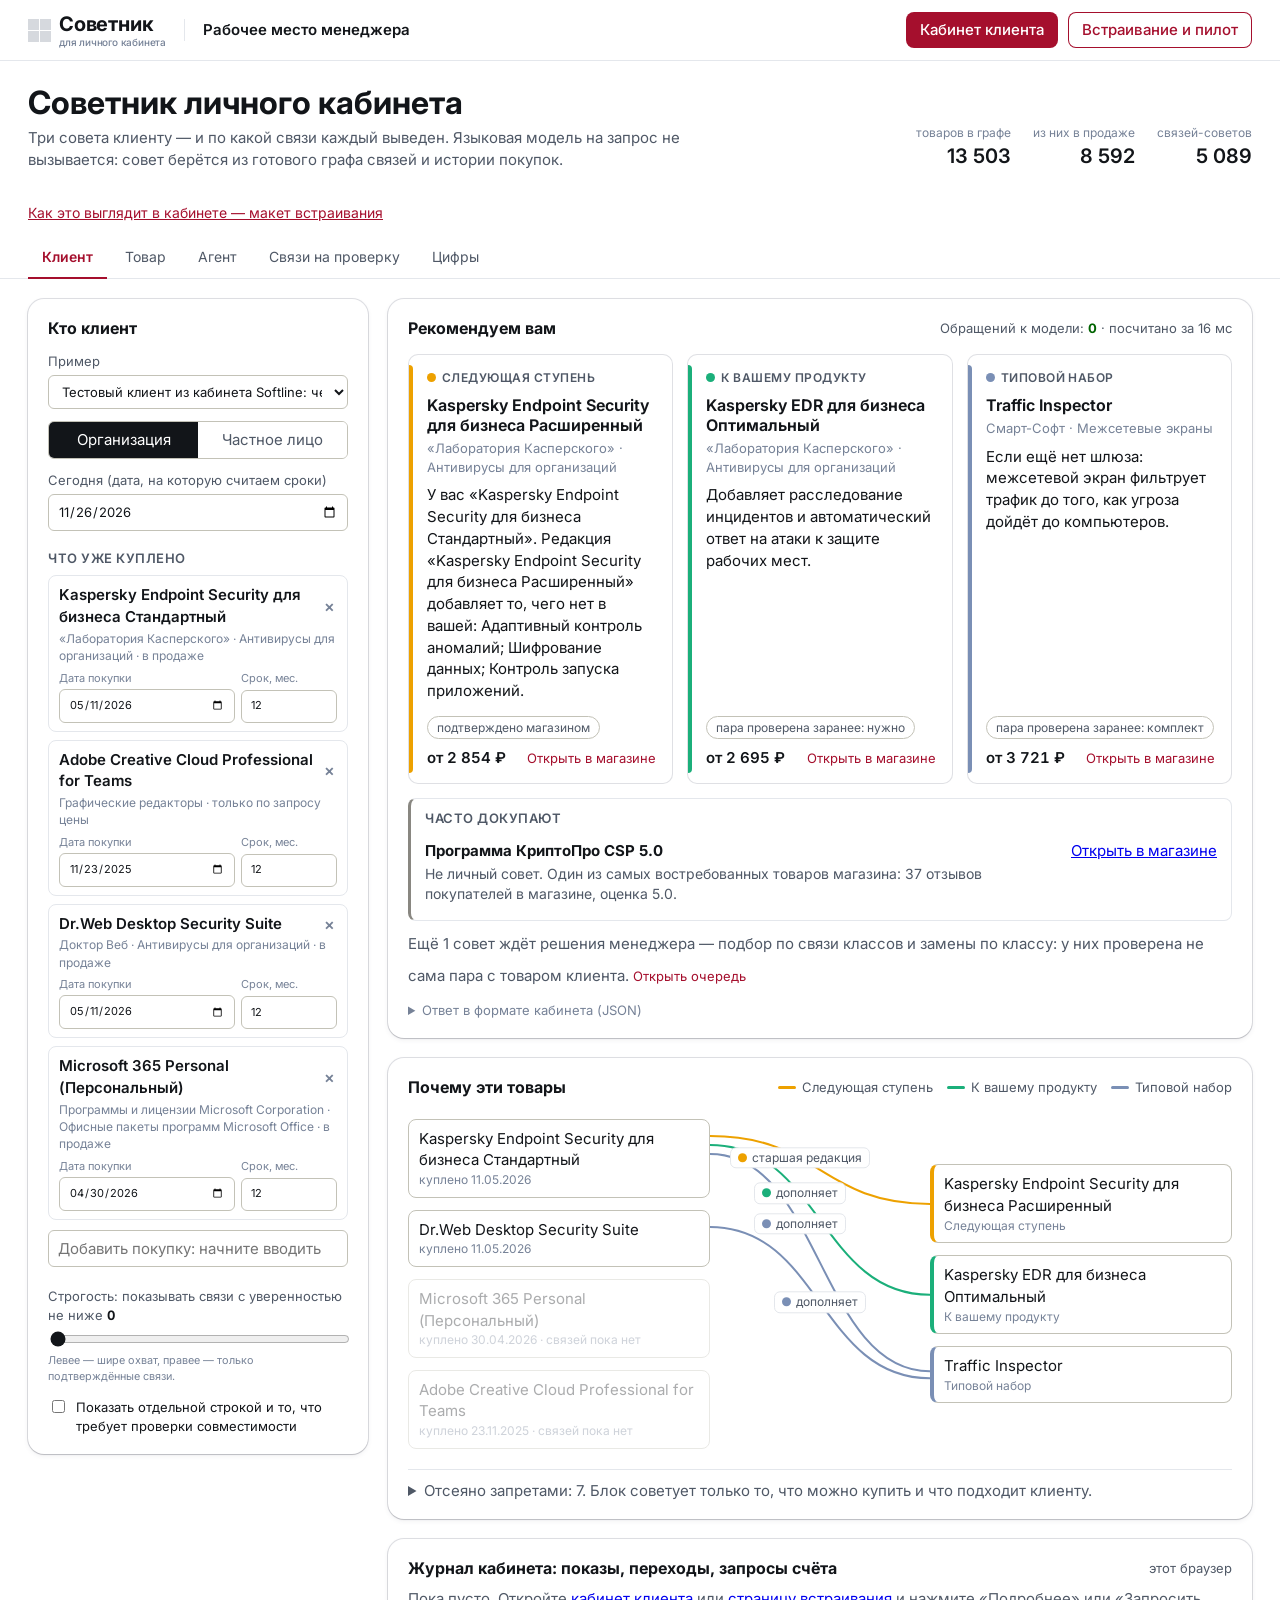
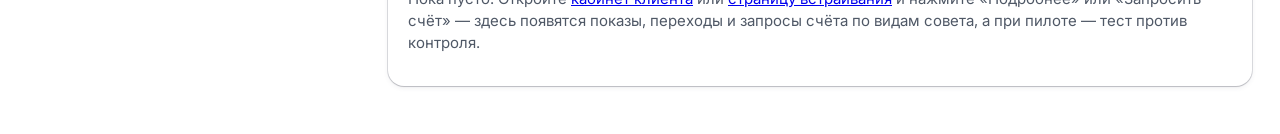
==== commit 1ba96940: "Макет кабинета: метка «макет» всегда, режим записи без тёмной полосы, симуляция в меню - Знак кабине" ====
--- a/site/index.html
+++ b/site/index.html
@@ -12,8 +12,8 @@
 </head>
 <body>
 <div class="sl-bar">
-  <span class="sl-logo"><span class="logo__mark"><i></i><i></i><i></i><i></i></span><span class="logo__text">софтлайн<small>цифровой актив</small></span></span>
-  <span class="sl-bar__title">Советник — рабочее место менеджера</span>
+  <span class="sl-logo"><span class="logo__mark"><i></i><i></i><i></i><i></i></span><span class="logo__text">Советник<small>для личного кабинета</small></span></span>
+  <span class="sl-bar__title">Рабочее место менеджера</span>
   <span class="sl-bar__links"><a href="cabinet.html">Кабинет клиента</a><a href="embed.html">Встраивание и пилот</a></span>
 </div>
 <header class="top">
--- a/site/style.css
+++ b/site/style.css
@@ -292,12 +292,11 @@
 }
 body { font-family: Inter, Arial, Tahoma, Helvetica, sans-serif; background: #fff; }
 .sl-bar { display: flex; align-items: center; gap: 18px; padding: 12px 28px; border-bottom: 1px solid var(--hair); flex-wrap: wrap; }
-.sl-logo { display: flex; align-items: center; gap: 8px; color: var(--accent); }
+.sl-logo { display: flex; align-items: center; gap: 8px; color: var(--ink); }
 .logo__mark { display: grid; grid-template-columns: 11px 11px; gap: 1px; }
 .logo__mark i { width: 11px; height: 11px; background: #d6d9de; }
-.logo__mark i:first-child { background: var(--accent); }
 .logo__text { font-weight: 700; font-size: 20px; line-height: 1; letter-spacing: -.01em; }
-.logo__text small { display: block; font-size: 10px; font-weight: 500; margin-top: 3px; }
+.logo__text small { display: block; font-size: 10px; font-weight: 500; margin-top: 3px; color: var(--muted); }
 .sl-bar__title { font-weight: 600; font-size: 15px; padding-left: 18px; border-left: 1px solid var(--hair); }
 .sl-bar__links { margin-left: auto; display: flex; gap: 10px; }
 .sl-bar__links a { display: inline-flex; align-items: center; height: 36px; padding: 0 14px; border-radius: 8px; background: var(--accent); color: #fff; text-decoration: none; font-weight: 500; }
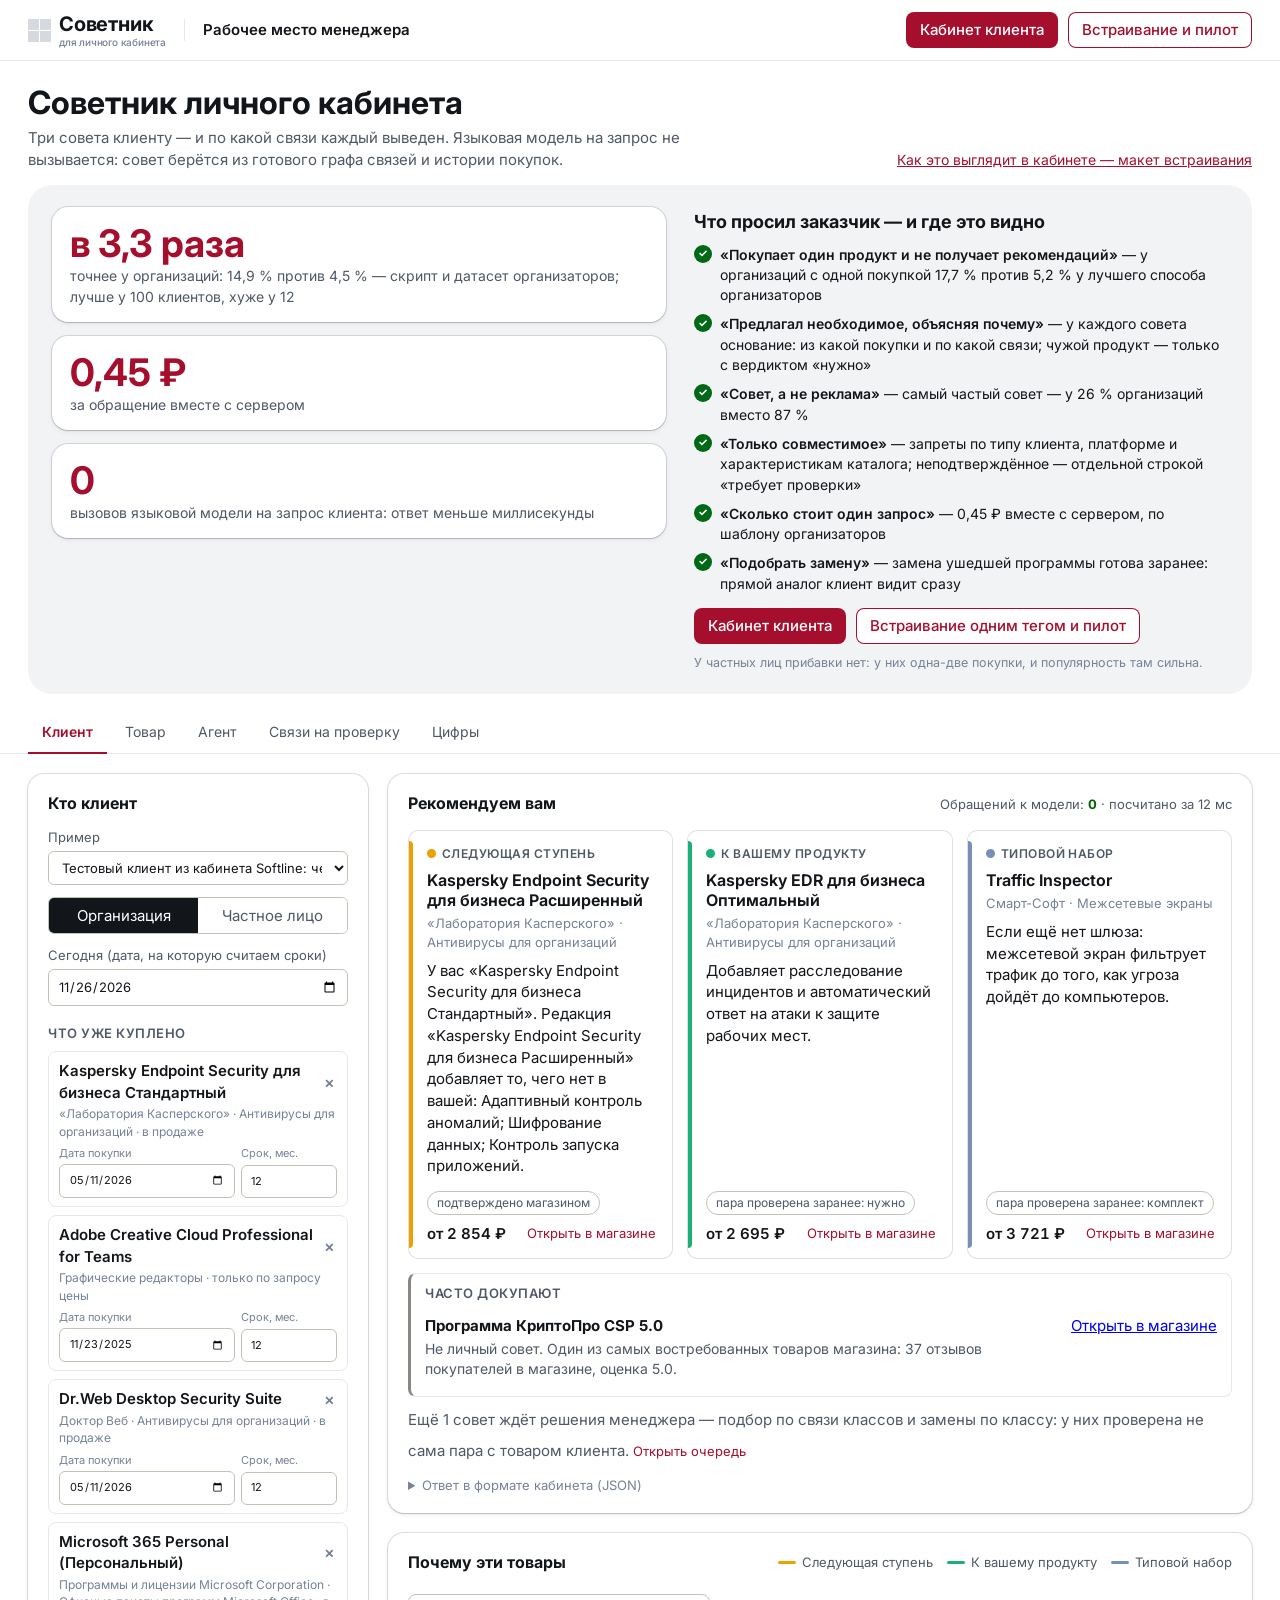
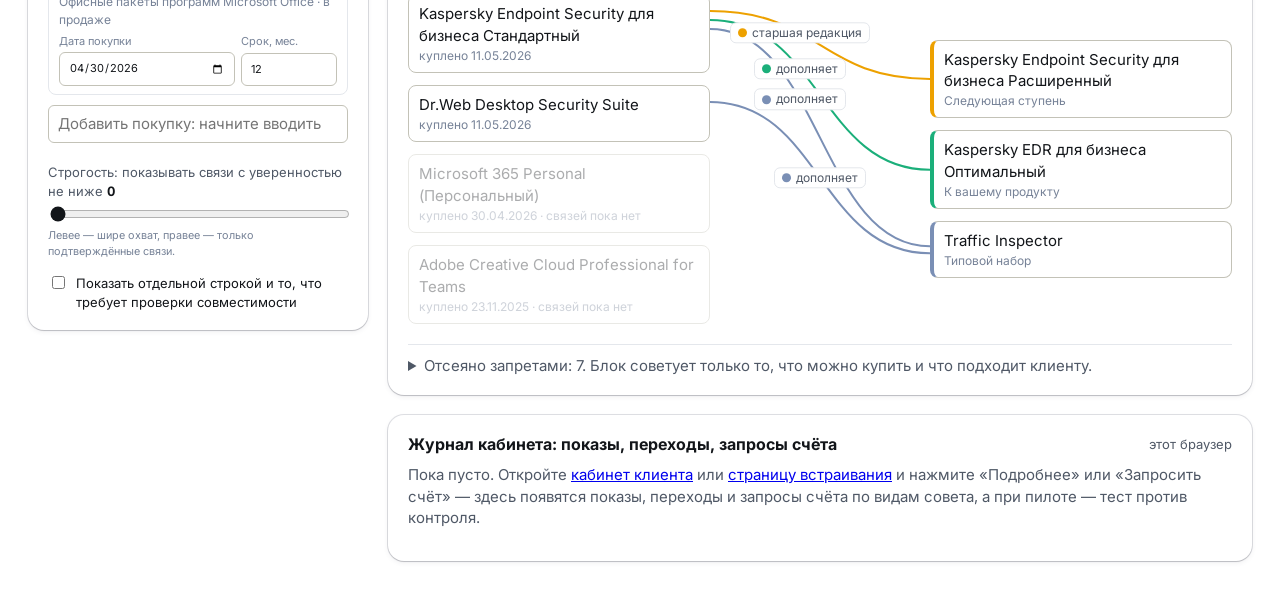
==== commit 9a658d82: "Стенд: первый экран «Коротко» — три числа и требования заказчика его словами с доказательствами Вмес" ====
--- a/site/index.html
+++ b/site/index.html
@@ -25,6 +25,8 @@
   <a class="top__link" href="cabinet.html">Как это выглядит в кабинете — макет встраивания</a>
 </header>
 
+<section class="brief" id="brief" hidden></section>
+
 <nav class="tabs" role="tablist">
   <button class="tab is-active" data-tab="client" role="tab">Клиент</button>
   <button class="tab" data-tab="product" role="tab">Товар</button>
--- a/site/style.css
+++ b/site/style.css
@@ -308,3 +308,22 @@
 .btn { border-radius: 8px; border-color: #c9ced6; font-weight: 500; }
 .btn:hover { border-color: var(--accent); color: var(--accent); }
 .top__link { color: var(--accent); }
+
+/* ---- первый экран: «Коротко» */
+.brief { margin: 0 28px 18px; padding: 22px 24px; background: var(--sl-gray); border-radius: 24px; display: grid; grid-template-columns: minmax(0, 1.15fr) minmax(0, 1fr); gap: 28px; }
+.brief__nums { display: grid; gap: 14px; align-content: start; }
+.brief__nums div { background: #fff; border-radius: 16px; padding: 14px 18px; box-shadow: var(--sl-shadow); }
+.brief__nums b { display: block; font-size: 38px; line-height: 44px; font-weight: 700; color: var(--accent); }
+.brief__nums span { color: var(--ink-2); font-size: 14px; }
+.brief__req h2 { font-size: 18px; margin: 2px 0 10px; }
+.brief__req ul { list-style: none; margin: 0; padding: 0; display: grid; gap: 9px; }
+.brief__req li { font-size: 14px; line-height: 1.45; padding-left: 26px; position: relative; }
+.brief__ok { position: absolute; left: 0; top: 0; width: 18px; height: 18px; border-radius: 50%; background: #006817; color: #fff; font-size: 11px;
+  display: grid; place-items: center; font-weight: 700; }
+.brief__req q { font-weight: 600; }
+.brief__links { display: flex; gap: 10px; flex-wrap: wrap; align-items: center; margin-top: 14px; }
+.brief__links a { display: inline-flex; align-items: center; height: 36px; padding: 0 14px; border-radius: 8px; background: var(--accent); color: #fff;
+  text-decoration: none; font-weight: 500; }
+.brief__links a + a { background: #fff; color: var(--accent); box-shadow: inset 0 0 0 1px var(--accent); }
+.brief__links span { flex-basis: 100%; color: var(--muted); font-size: 12.5px; }
+@media (max-width: 980px) { .brief { grid-template-columns: 1fr; margin: 0 14px 14px; } }
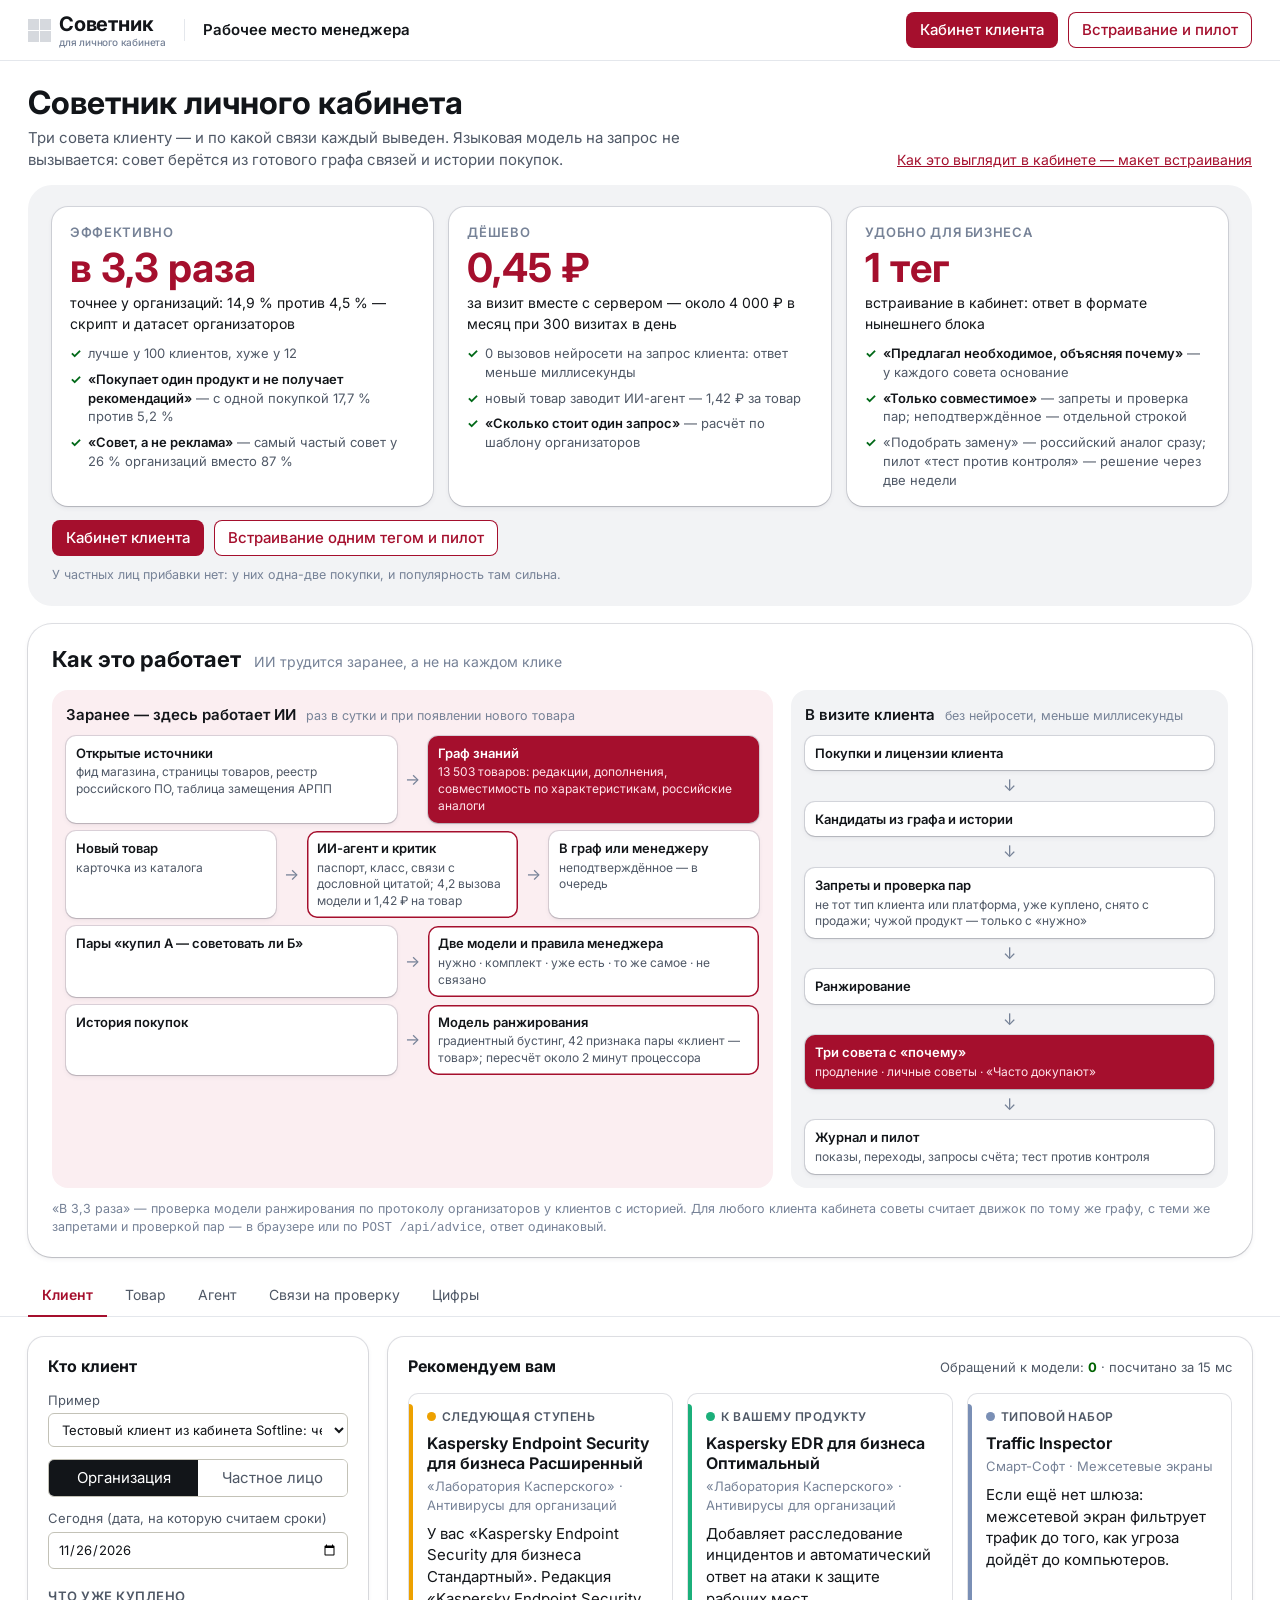
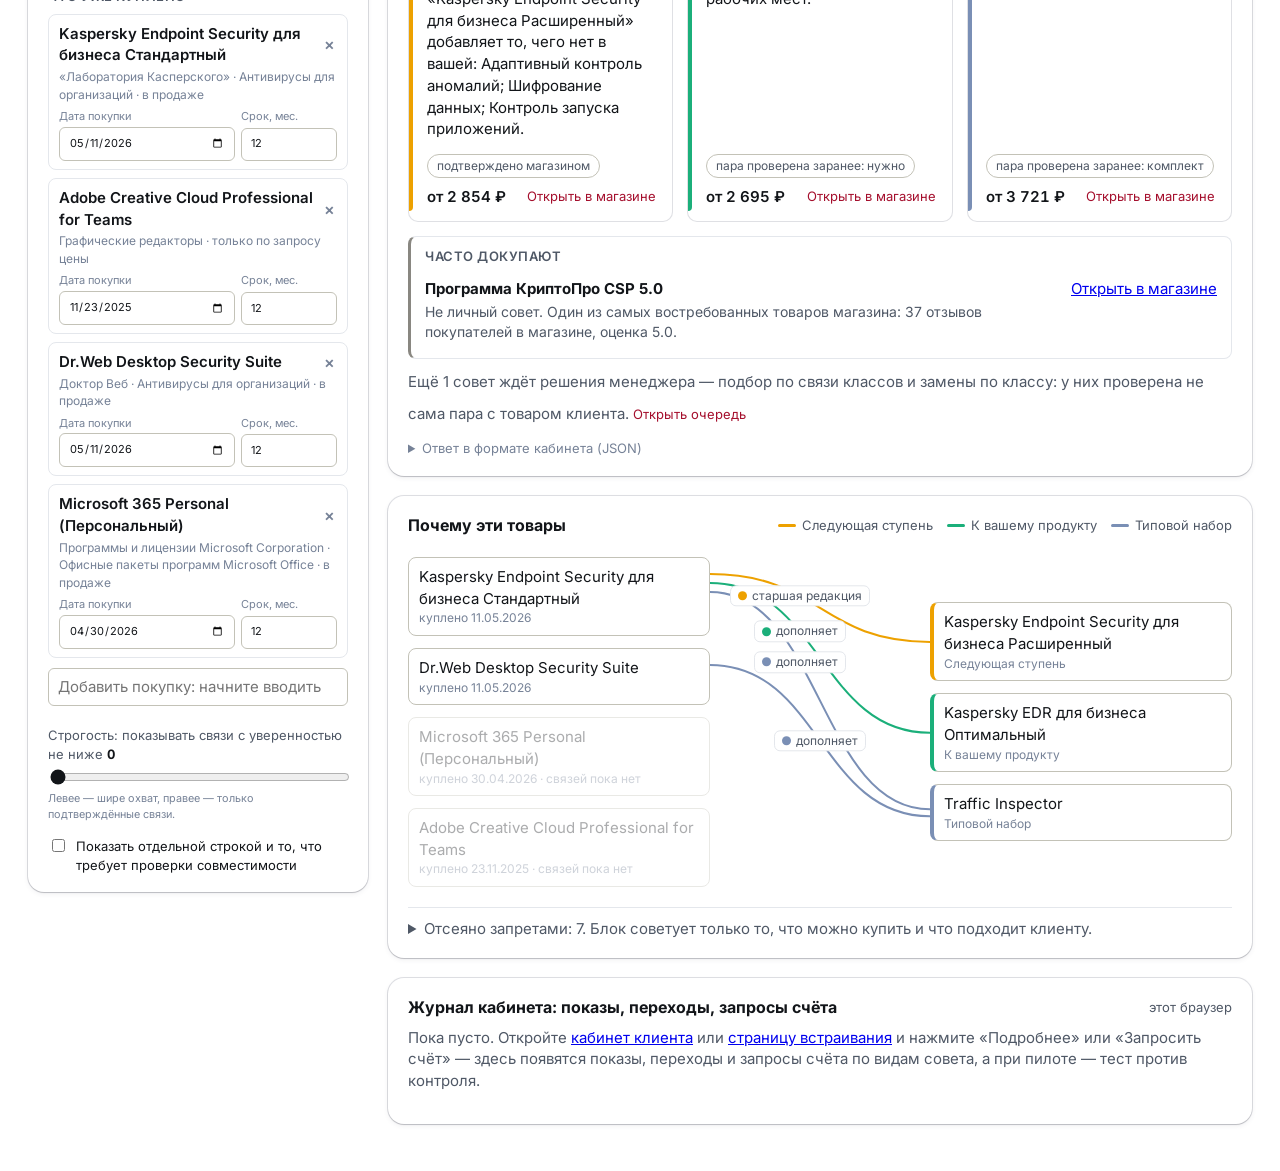
==== commit 01675b53: "Стенд: «Коротко» в три опоры и схема «Как это работает» - Эффективно — в 3,3 раза точнее у организац" ====
--- a/site/index.html
+++ b/site/index.html
@@ -27,6 +27,37 @@
 
 <section class="brief" id="brief" hidden></section>
 
+<section class="how" id="how" hidden>
+  <h2>Как это работает <small>ИИ трудится заранее, а не на каждом клике</small></h2>
+  <div class="lanes">
+    <div class="lane lane--ai">
+      <div class="lane__title">Заранее — здесь работает ИИ <small>раз в сутки и при появлении нового товара</small></div>
+      <div class="flow"><div class="node">Открытые источники<small>фид магазина, страницы товаров, реестр российского ПО, таблица замещения АРПП</small></div><i>→</i>
+        <div class="node node--key">Граф знаний<small><span id="how-nodes"></span> товаров: редакции, дополнения, совместимость по характеристикам, российские аналоги</small></div></div>
+      <div class="flow"><div class="node">Новый товар<small>карточка из каталога</small></div><i>→</i>
+        <div class="node node--ai">ИИ-агент и критик<small>паспорт, класс, связи с дословной цитатой; 4,2 вызова модели и 1,42 ₽ на товар</small></div><i>→</i>
+        <div class="node">В граф или менеджеру<small>неподтверждённое — в очередь</small></div></div>
+      <div class="flow"><div class="node">Пары «купил А — советовать ли Б»</div><i>→</i>
+        <div class="node node--ai">Две модели и правила менеджера<small>нужно · комплект · уже есть · то же самое · не связано</small></div></div>
+      <div class="flow"><div class="node">История покупок</div><i>→</i>
+        <div class="node node--ai">Модель ранжирования<small>градиентный бустинг, 42 признака пары «клиент — товар»; пересчёт около 2 минут процессора</small></div></div>
+    </div>
+    <div class="lane lane--fast">
+      <div class="lane__title">В визите клиента <small>без нейросети, меньше миллисекунды</small></div>
+      <div class="flow flow--col">
+        <div class="node">Покупки и лицензии клиента</div><i>↓</i>
+        <div class="node">Кандидаты из графа и истории</div><i>↓</i>
+        <div class="node">Запреты и проверка пар<small>не тот тип клиента или платформа, уже куплено, снято с продажи; чужой продукт — только с «нужно»</small></div><i>↓</i>
+        <div class="node">Ранжирование</div><i>↓</i>
+        <div class="node node--key">Три совета с «почему»<small>продление · личные советы · «Часто докупают»</small></div><i>↓</i>
+        <div class="node">Журнал и пилот<small>показы, переходы, запросы счёта; тест против контроля</small></div>
+      </div>
+    </div>
+  </div>
+  <p class="how__note">«В <span id="how-x"></span> раза» — проверка модели ранжирования по протоколу организаторов у клиентов с историей. Для любого клиента кабинета
+    советы считает движок по тому же графу, с теми же запретами и проверкой пар — в браузере или по <code>POST /api/advice</code>, ответ одинаковый.</p>
+</section>
+
 <nav class="tabs" role="tablist">
   <button class="tab is-active" data-tab="client" role="tab">Клиент</button>
   <button class="tab" data-tab="product" role="tab">Товар</button>
--- a/site/style.css
+++ b/site/style.css
@@ -327,3 +327,35 @@
 .brief__links a + a { background: #fff; color: var(--accent); box-shadow: inset 0 0 0 1px var(--accent); }
 .brief__links span { flex-basis: 100%; color: var(--muted); font-size: 12.5px; }
 @media (max-width: 980px) { .brief { grid-template-columns: 1fr; margin: 0 14px 14px; } }
+
+/* ---- «Коротко» в три опоры и схема «Как это работает» */
+.brief { display: block; }
+.pillars { display: grid; grid-template-columns: repeat(3, minmax(0, 1fr)); gap: 16px; }
+.pillar { background: #fff; border-radius: 16px; padding: 16px 18px; box-shadow: var(--sl-shadow); }
+.pillar h3 { margin: 0; font-size: 13px; text-transform: uppercase; letter-spacing: .05em; color: var(--muted); font-weight: 600; }
+.pillar__num { display: block; font-size: 40px; line-height: 46px; font-weight: 700; color: var(--accent); margin: 4px 0 2px; }
+.pillar__lead { margin: 0 0 10px; font-size: 14px; }
+.pillar ul { margin: 0; padding: 0; list-style: none; display: grid; gap: 7px; }
+.pillar li { font-size: 13px; color: var(--ink-2); padding-left: 18px; position: relative; line-height: 1.45; }
+.pillar li::before { content: "✓"; position: absolute; left: 0; color: #006817; font-weight: 700; }
+.pillar q { color: var(--ink); font-weight: 600; }
+.brief .brief__links { margin-top: 14px; }
+.how { margin: 0 28px 18px; padding: 20px 24px; border-radius: 24px; box-shadow: var(--sl-shadow); background: #fff; }
+.how h2 { font-size: 22px; margin: 0 0 14px; }
+.how h2 small { font-size: 14px; font-weight: 400; color: var(--muted); margin-left: 8px; }
+.lanes { display: grid; grid-template-columns: minmax(0, 1.65fr) minmax(0, 1fr); gap: 18px; }
+.lane { border-radius: 16px; padding: 14px; }
+.lane--ai { background: #fbeef1; }
+.lane--fast { background: var(--sl-gray); }
+.lane__title { font-weight: 600; margin-bottom: 10px; }
+.lane__title small { font-weight: 400; color: var(--muted); margin-left: 6px; }
+.flow { display: flex; align-items: stretch; gap: 8px; margin-bottom: 8px; }
+.flow i { align-self: center; font-style: normal; color: var(--muted); font-size: 16px; }
+.flow--col { flex-direction: column; gap: 4px; margin-bottom: 0; }
+.node { flex: 1; background: #fff; border-radius: 10px; padding: 8px 10px; font-size: 13px; font-weight: 600; box-shadow: var(--sl-shadow); }
+.node small { display: block; font-weight: 400; color: var(--ink-2); font-size: 12px; margin-top: 2px; line-height: 1.4; }
+.node--ai { box-shadow: inset 0 0 0 1.5px var(--accent); }
+.node--key { background: var(--accent); color: #fff; }
+.node--key small { color: #ffe3ea; }
+.how__note { margin: 12px 0 0; font-size: 12.5px; color: var(--muted); }
+@media (max-width: 980px) { .pillars, .lanes { grid-template-columns: 1fr; } .flow { flex-direction: column; } .flow i { transform: rotate(90deg); } .how { margin: 0 14px 14px; } }
